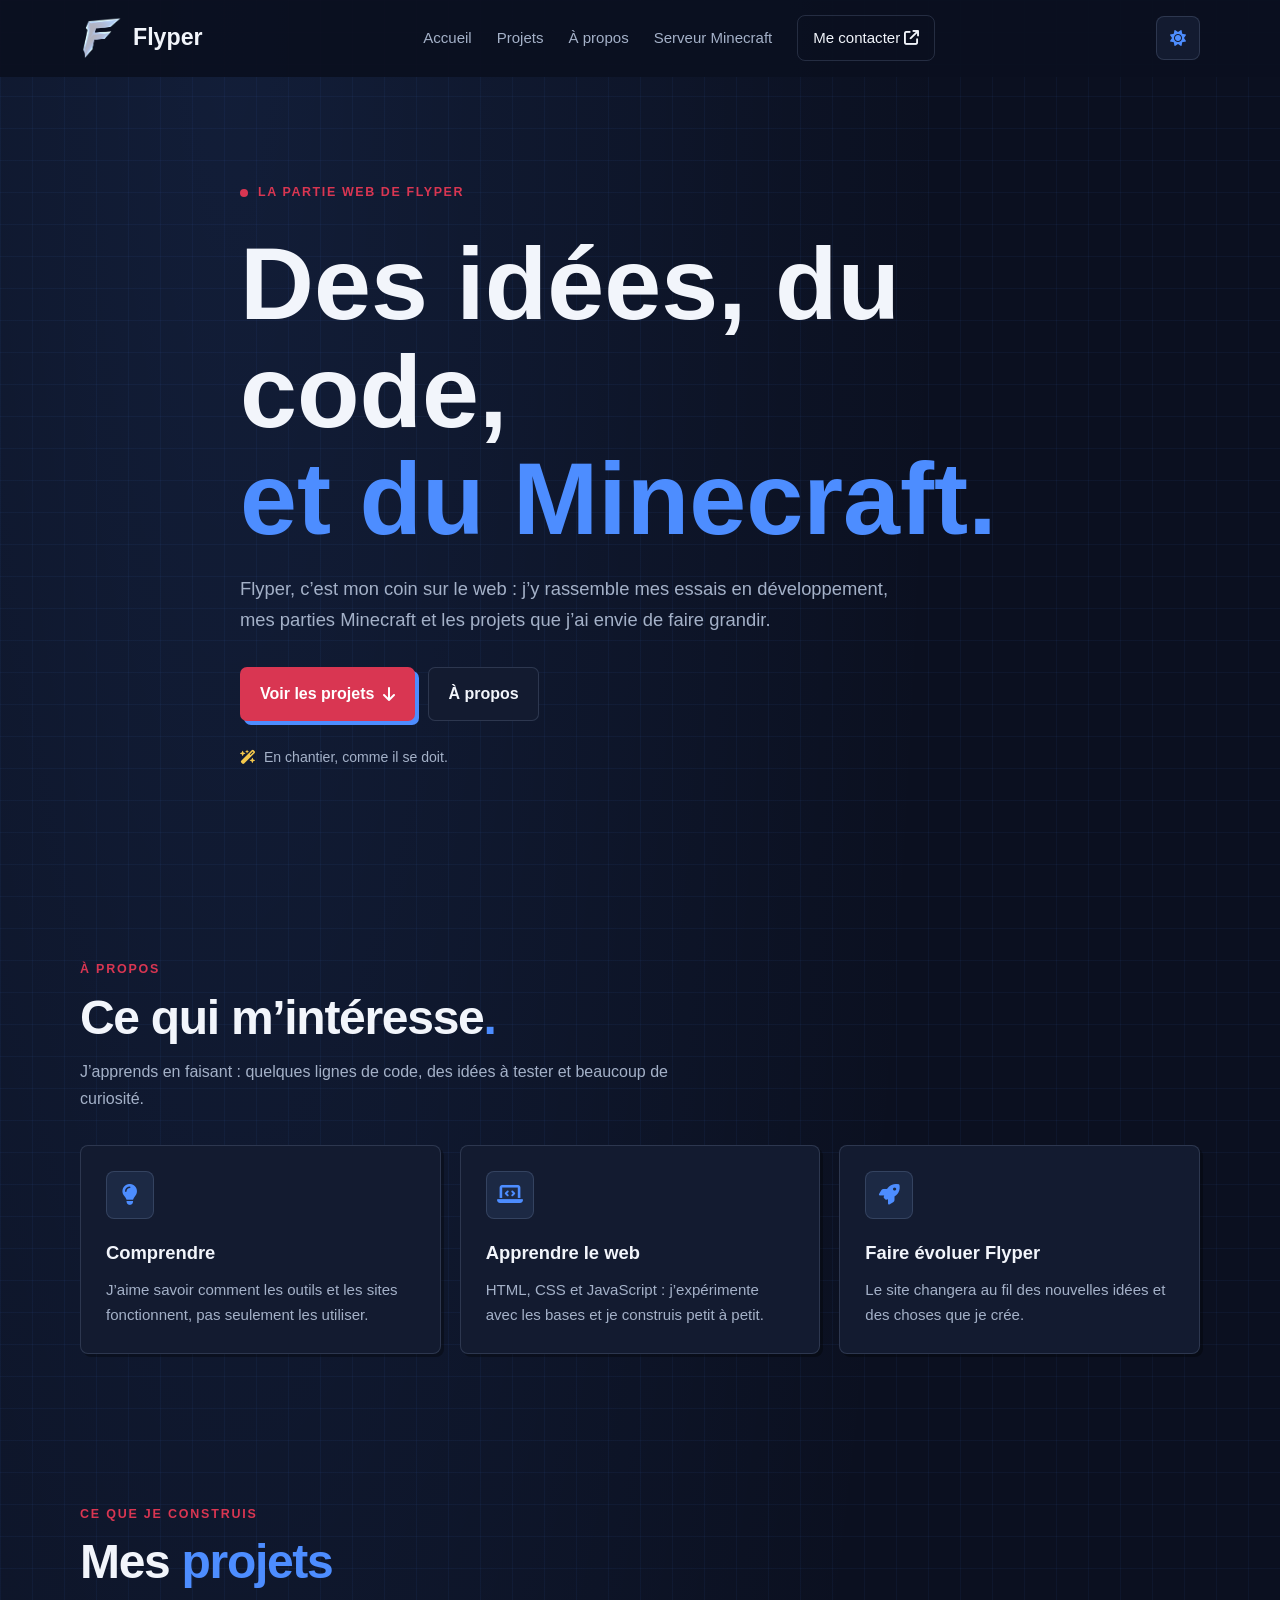
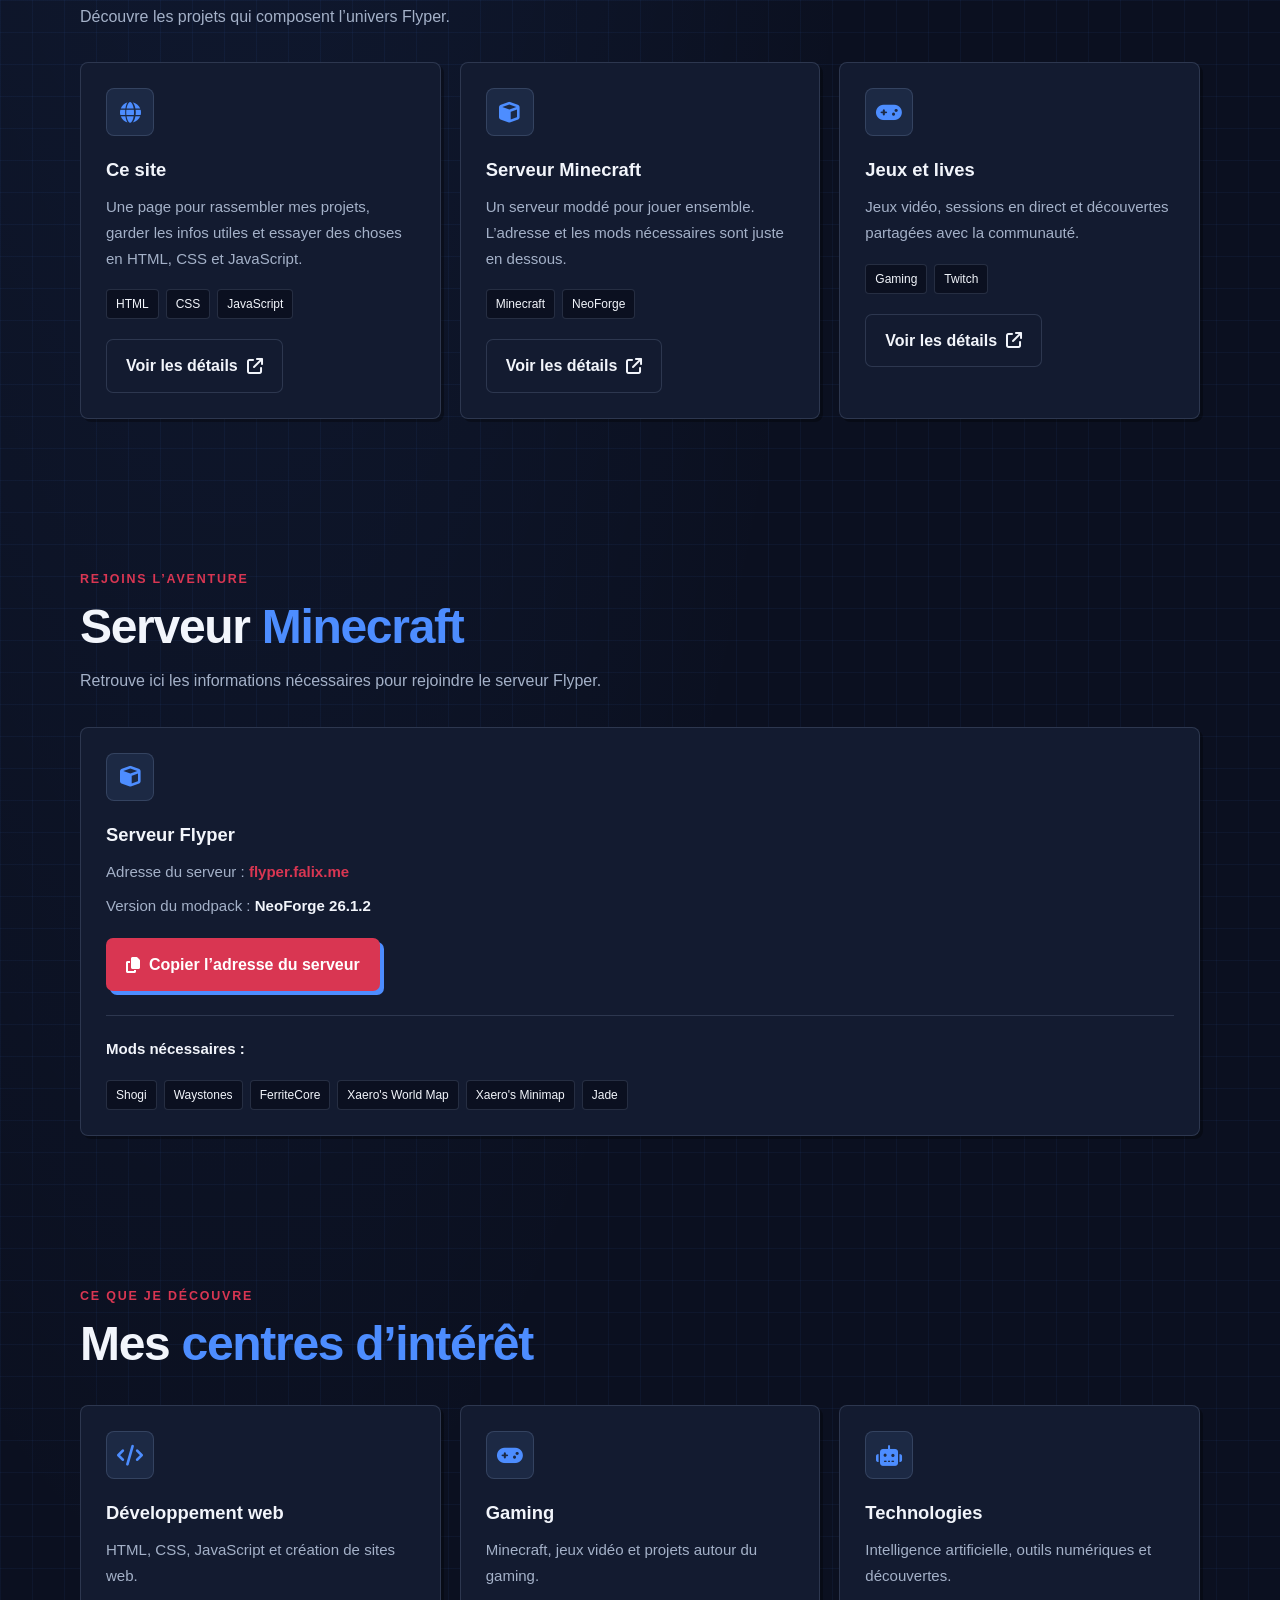
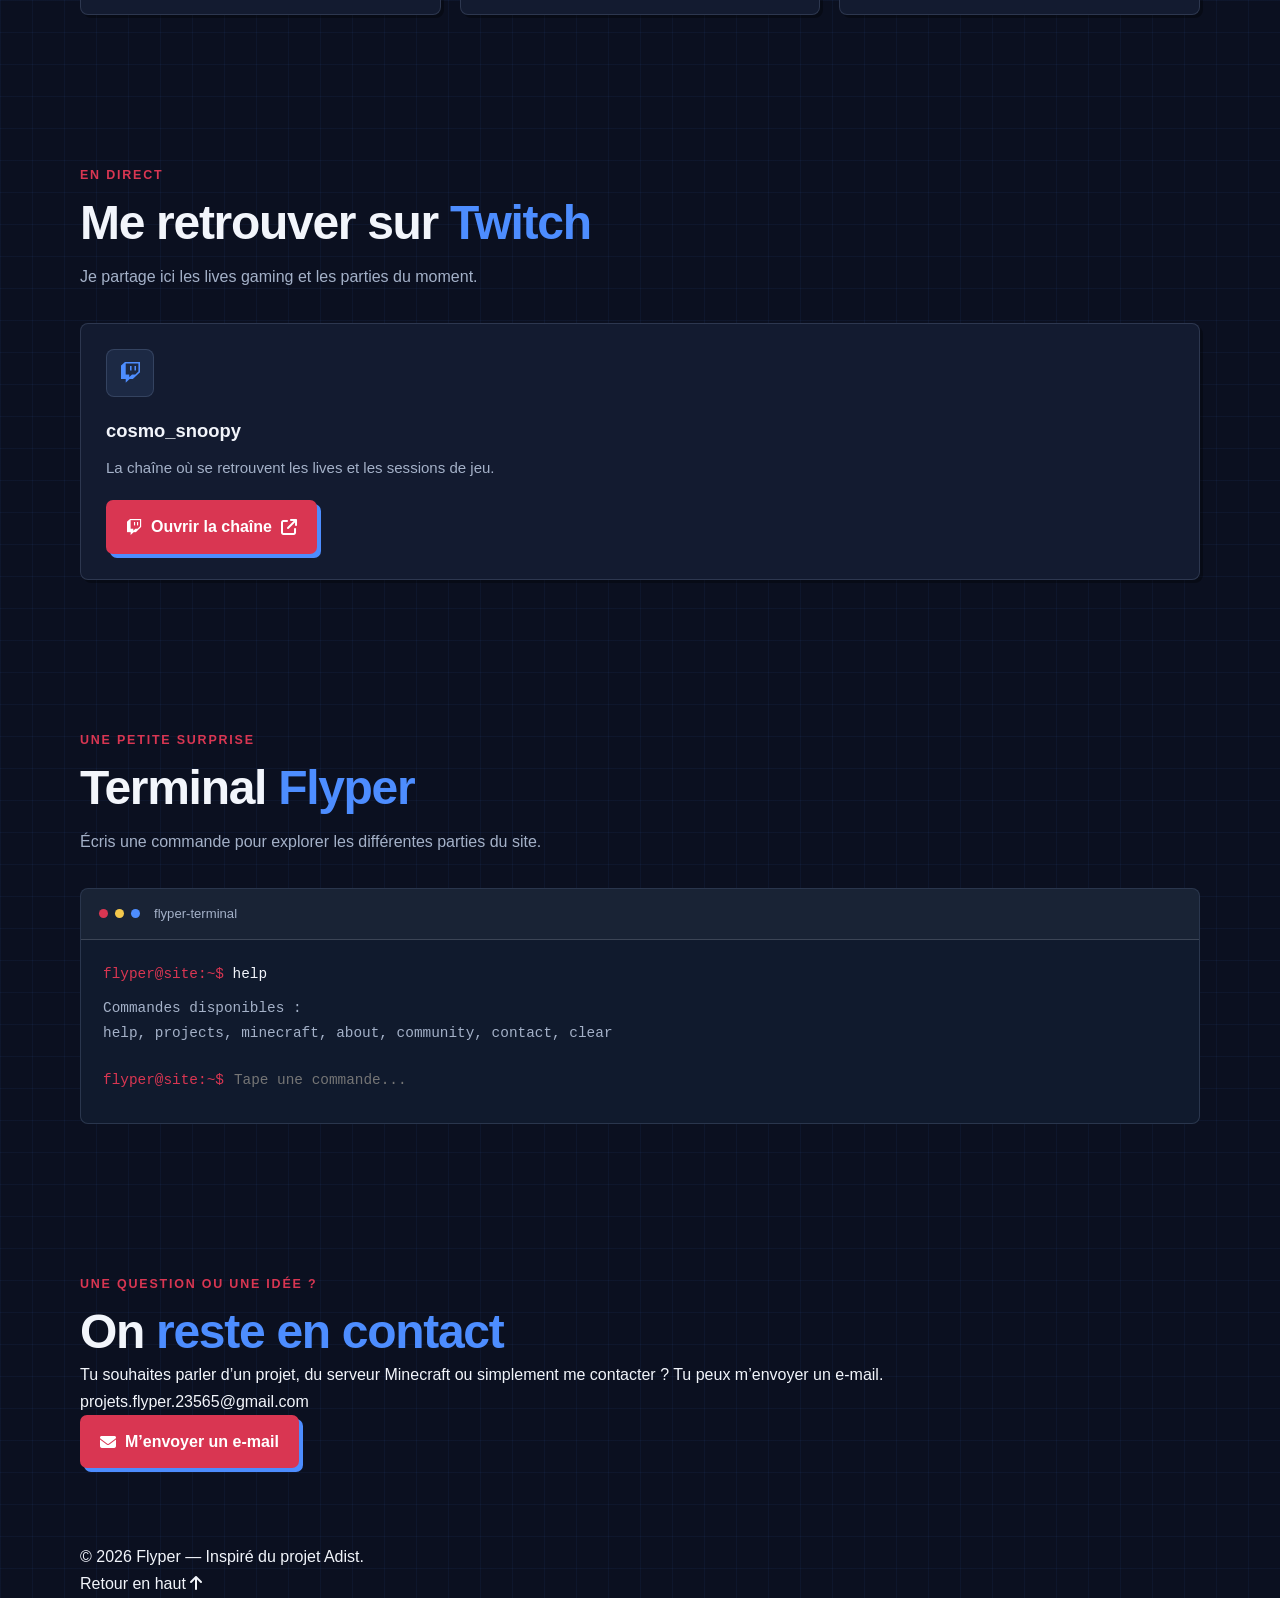
==== index.html @ 9d22c1ee "V.1" ====
<!DOCTYPE html>
<html lang="fr">
<head>
  <meta charset="UTF-8">
  <meta name="viewport" content="width=device-width, initial-scale=1.0">
  <meta name="description" content="Flyper : projets web, Minecraft, gaming et nouvelles technologies.">
  <meta name="theme-color" content="#0b1020">
  <title>Flyper</title>
  <link rel="icon" type="image/png" href="favicon.png">
  <link rel="stylesheet" href="https://cdnjs.cloudflare.com/ajax/libs/font-awesome/6.5.2/css/all.min.css" crossorigin="anonymous" referrerpolicy="no-referrer">
  <style>
    :root{color-scheme:dark;--fond:#0b1020;--carte:#131b30;--texte:#f2f5fb;--secondaire:#a4b1c8;--bleu:#4d8dff;--rouge:#d93652;--violet:var(--bleu);--cyan:var(--rouge);--bordure:rgba(160,181,222,.18);--jaune:#f4c84c;--rayon:8px;--grille:rgba(77,141,255,.055);--lueur:rgba(77,141,255,.11);--entete:rgba(11,16,32,.95);--ombre:rgba(0,0,0,.32);--icone-fond:#1c2944}
    :root[data-theme="light"]{color-scheme:light;--fond:#eef3fc;--carte:#fbfcff;--texte:#182b49;--secondaire:#586981;--bleu:#245fc8;--rouge:#b5253d;--violet:var(--bleu);--cyan:var(--rouge);--bordure:rgba(30,57,100,.18);--jaune:#b98215;--grille:rgba(36,95,200,.045);--lueur:rgba(36,95,200,.07);--entete:rgba(238,243,252,.95);--ombre:rgba(24,43,73,.13);--icone-fond:#e3ebf8}
    *{box-sizing:border-box;margin:0;padding:0}
    html{scroll-behavior:smooth;scroll-padding-top:100px}
    body{min-height:100vh;overflow-x:hidden;background-color:var(--fond);background-image:linear-gradient(var(--grille) 1px,transparent 1px),linear-gradient(90deg,var(--grille) 1px,transparent 1px),radial-gradient(ellipse at 18% 0%,var(--lueur),transparent 48%);background-size:32px 32px,32px 32px,auto;color:var(--texte);font-family:"Trebuchet MS",Verdana,sans-serif;line-height:1.7;transition:background-color .25s,color .25s}
    body.menu-ouvert{overflow:hidden} a{color:inherit;text-decoration:none}button,input{font:inherit}button,a{-webkit-tap-highlight-color:transparent}a:focus-visible,button:focus-visible{outline:2px solid var(--rouge);outline-offset:5px}::selection{color:var(--fond);background:var(--rouge)}
    .conteneur{width:min(1120px,calc(100% - 40px));margin-inline:auto}.fond-effets{display:none}
    .entete{position:sticky;top:0;z-index:100;background:var(--entete);border-bottom:1px solid transparent;transition:border-color .25s,background-color .25s}.entete.defile{border-bottom-color:var(--bordure)}.barre-navigation{min-height:76px;display:flex;align-items:center;justify-content:space-between;gap:25px}
    .logo{display:inline-flex;align-items:center;gap:11px;font-size:1.45rem;font-weight:850}.logo-icone{display:block;flex:0 0 42px;width:42px;height:42px;background:none;border:0;box-shadow:none}.logo-icone img{display:block;width:100%;height:100%;object-fit:contain;background:none}.logo-icone.sans-image{display:grid;place-items:center;border-radius:8px;color:#fff;font-weight:850;background:var(--violet)}.logo-icone.sans-image::before{content:"F"}.logo-texte{color:var(--texte)}
    .navigation{display:flex;align-items:center;gap:25px}.navigation a{color:var(--secondaire);font-size:.94rem;transition:color .2s}.navigation a:hover{color:var(--bleu)}.navigation .lien-contact{padding:9px 15px;color:var(--texte);border:1px solid var(--bordure);border-radius:8px}.navigation .lien-contact:hover{border-color:var(--rouge)}.actions-navigation{display:flex;align-items:center;gap:10px}
    .bouton-theme{display:grid;place-items:center;flex:0 0 44px;width:44px;height:44px;border:1px solid var(--bordure);border-radius:8px;color:var(--bleu);background:var(--carte);cursor:pointer;transition:background-color .2s,border-color .2s,color .2s}.bouton-theme:hover{border-color:var(--bleu);background:var(--icone-fond)}.bouton-theme i{font-size:1rem}
    .bouton-menu{display:none;width:44px;height:44px;padding:10px;border:1px solid var(--bordure);border-radius:8px;color:var(--texte);background:var(--carte);cursor:pointer}.bouton-menu span{display:block;height:2px;margin:5px 0;background:currentColor;border-radius:2px;transition:transform .2s,opacity .2s}.bouton-menu[aria-expanded=true] span:first-child{transform:translateY(7px) rotate(45deg)}.bouton-menu[aria-expanded=true] span:nth-child(2){opacity:0}.bouton-menu[aria-expanded=true] span:last-child{transform:translateY(-7px) rotate(-45deg)}
    .hero{min-height:600px;display:flex;align-items:center;padding-block:100px 115px}.hero-contenu{max-width:800px}.surtitre{display:inline-flex;align-items:center;gap:10px;margin-bottom:22px;padding:5px 0;color:var(--rouge);font-size:.78rem;font-weight:800;letter-spacing:1.6px}.point-lumineux{width:8px;height:8px;border-radius:50%;background:var(--rouge)}
    h1{max-width:760px;margin-bottom:20px;font-size:clamp(3rem,8vw,6.4rem);line-height:1.05;letter-spacing:0}.texte-degrade{color:var(--bleu)}.hero-description{max-width:650px;color:var(--secondaire);font-size:1.15rem}.hero-actions{display:flex;flex-wrap:wrap;gap:13px;margin-top:32px}.btn{display:inline-flex;align-items:center;justify-content:center;gap:9px;min-height:48px;padding:12px 19px;border:1px solid transparent;border-radius:7px;font-weight:750;cursor:pointer;transition:transform .2s,box-shadow .2s,border-color .2s}.btn:hover{transform:translateY(-2px)}.btn-primary{color:#fff;background:var(--rouge);box-shadow:4px 4px 0 var(--bleu)}.btn-primary:hover{box-shadow:2px 2px 0 var(--bleu)}.btn-secondaire{color:var(--texte);border-color:var(--bordure);background:var(--carte)}.btn-secondaire:hover{border-color:var(--bleu)}.petite-note{margin-top:25px;color:var(--secondaire);font-size:.88rem}.petite-note i{color:var(--jaune);margin-right:4px}
    section{padding-block:75px}.entete-section{margin-bottom:32px}.etiquette-section{margin-bottom:8px;color:var(--rouge);font-size:.78rem;font-weight:800;letter-spacing:1.8px;text-transform:uppercase}h2{font-size:clamp(2rem,5vw,3rem);line-height:1.2;letter-spacing:-1.3px}.description-section{max-width:650px;margin-top:12px;color:var(--secondaire)}.grille{display:grid;grid-template-columns:repeat(3,minmax(0,1fr));gap:19px}
    .carte{position:relative;min-width:0;padding:25px;overflow:hidden;border:1px solid var(--bordure);border-radius:var(--rayon);background:var(--carte);box-shadow:3px 3px 0 var(--ombre);transition:transform .2s,border-color .2s,box-shadow .2s}.carte:hover{transform:translate(-2px,-2px);border-color:var(--bleu);box-shadow:6px 6px 0 var(--ombre)}.carte-icone{display:grid;place-items:center;width:48px;height:48px;margin-bottom:18px;border:1px solid var(--bordure);border-radius:8px;background:var(--icone-fond);font-size:1.3rem;color:var(--bleu)}.carte h3{margin-bottom:9px;font-size:1.15rem}.carte p{color:var(--secondaire);font-size:.94rem}.etiquettes{display:flex;flex-wrap:wrap;gap:7px;margin-top:18px}.etiquette-tech{padding:4px 9px;border:1px solid var(--bordure);border-radius:4px;color:var(--texte);background:var(--fond);font-size:.75rem}
    
    
    .dialogue-projet{width:min(620px,calc(100% - 28px));max-width:none;max-height:min(85vh,760px);margin:auto;padding:0;overflow:auto;color:var(--texte);border:1px solid var(--bordure);border-radius:8px;background:var(--fond);box-shadow:8px 8px 0 var(--ombre)}
    .dialogue-projet::backdrop{background:rgba(0,0,0,.72);animation:fondu-dialogue .18s ease-out}
    .dialogue-projet[open]{animation:entree-dialogue .24s cubic-bezier(.2,.8,.2,1)}
    .dialogue-contenu{position:relative;padding:clamp(25px,5vw,38px);overflow:hidden}
    .dialogue-contenu::before{content:"";position:absolute;top:0;left:0;right:0;height:4px;background:var(--rouge)}
    .dialogue-entete{display:flex;align-items:center;gap:16px;padding-right:35px;margin-bottom:24px}
    .dialogue-icone{display:grid;place-items:center;flex:0 0 62px;width:62px;height:62px;border:1px solid var(--bordure);border-radius:8px;background:var(--icone-fond);font-size:1.7rem;color:var(--bleu)}
    .dialogue-contenu h2{margin:4px 0 0;font-size:clamp(1.7rem,5vw,2.3rem);overflow-wrap:anywhere}
    .dialogue-contenu>p:not(.etiquette-section){margin-top:13px;color:var(--secondaire)}
    .dialogue-contenu strong{color:var(--rouge)}
    .dialogue-contenu > .fermer-dialogue{position:absolute;top:18px;right:18px;display:grid;place-items:center;width:38px;height:38px;padding:0;border:1px solid var(--bordure);border-radius:8px;color:var(--secondaire);background:var(--carte);cursor:pointer;transition:color .2s,border-color .2s,background .2s}
    .fermer-dialogue:hover{color:var(--texte);border-color:var(--rouge);background:var(--icone-fond)}
    .dialogue-separateur{height:1px;margin:22px 0;background:var(--bordure)}
    .dialogue-liste{display:grid;gap:10px;margin-top:18px}
    .dialogue-ligne{display:flex;align-items:flex-start;gap:11px;padding:12px 14px;border:1px solid var(--bordure);border-radius:6px;background:var(--carte);color:var(--secondaire);font-size:.92rem}
    .dialogue-ligne span:first-child{flex:0 0 20px;width:20px;margin-top:3px;text-align:center;color:var(--bleu)}
    .dialogue-actions{display:flex;flex-wrap:wrap;gap:10px;margin-top:24px}
    @keyframes entree-dialogue{from{opacity:0;transform:translateY(12px) scale(.98)}to{opacity:1;transform:translateY(0) scale(1)}}
    @keyframes fondu-dialogue{from{opacity:0}to{opacity:1}}

    .terminal{overflow:hidden;border:1px solid var(--bordure);border-radius:var(--rayon);background:#101a2d;color:#f2f5fb}.terminal-barre{display:flex;align-items:center;gap:7px;padding:14px 18px;border-bottom:1px solid rgba(242,245,251,.16);background:rgba(255,255,255,.04)}.terminal-point{width:9px;height:9px;border-radius:50%;background:var(--rouge)}.terminal-point:nth-child(2){background:var(--jaune)}.terminal-point:nth-child(3){background:var(--bleu)}.terminal-titre{margin-left:7px;color:#a4b1c8;font-size:.82rem}.terminal-corps{padding:22px;font-family:ui-monospace,SFMono-Regular,Consolas,monospace;font-size:.9rem}.terminal-ligne{margin-bottom:10px;overflow-wrap:anywhere}.terminal-prompt{color:var(--rouge)}.terminal-sortie{margin-bottom:15px;color:#a4b1c8;white-space:pre-wrap;overflow-wrap:anywhere}.terminal-formulaire{display:flex;align-items:center;gap:10px}.terminal-formulaire label{color:var(--rouge)}.terminal-formulaire input{width:100%;min-width:0;padding:8px 0;border:0;outline:none;color:#f2f5fb;background:transparent}
    .reveal{opacity:0;transform:translateY(18px);transition:opacity .65s ease,transform .65s ease}.reveal.visible{opacity:1;transform:translateY(0)}.notification{position:fixed;right:20px;bottom:20px;z-index:300;max-width:calc(100% - 40px);padding:13px 18px;border:1px solid var(--bordure);border-radius:8px;color:var(--texte);background:var(--carte);box-shadow:3px 3px 0 var(--ombre);opacity:0;transform:translateY(10px);pointer-events:none;transition:opacity .2s,transform .2s}.notification.visible{opacity:1;transform:translateY(0)}
    @media(max-width:760px){.conteneur{width:min(100% - 30px,600px)}.barre-navigation{min-height:68px;gap:10px}.bouton-menu{display:block}.navigation{position:fixed;top:68px;left:0;right:0;display:flex;flex-direction:column;align-items:stretch;gap:0;padding:12px 20px 22px;border-bottom:1px solid var(--bordure);background:var(--fond);opacity:0;visibility:hidden;transform:translateY(-8px);transition:opacity .2s,transform .2s,visibility .2s}.navigation.ouverte{opacity:1;visibility:visible;transform:translateY(0)}.navigation a{padding:13px 5px;border-bottom:1px solid var(--bordure)}.navigation .lien-contact{margin-top:10px;text-align:center;border:1px solid var(--bordure)}.hero{min-height:auto;padding-block:90px 75px}section{padding-block:55px}.grille{grid-template-columns:1fr}.carte{padding:22px}.pied-contenu{flex-direction:column;align-items:flex-start}}
    @media(max-width:420px){.conteneur{width:calc(100% - 24px)}.hero{padding-top:70px}.hero-actions{flex-direction:column}.hero-actions .btn{width:100%}.serveur-stats{grid-template-columns:1fr}.badge-statut{white-space:normal}}
    @media(prefers-reduced-motion:reduce){*,*::before,*::after{scroll-behavior:auto!important;animation-duration:.01ms!important;animation-iteration-count:1!important;transition-duration:.01ms!important}.reveal{opacity:1;transform:none}}
  </style>
</head>
<body>
  <div class="fond-effets" aria-hidden="true"></div>
  <header class="entete" id="entete"><div class="conteneur barre-navigation">
    <a class="logo" href="#accueil" aria-label="Flyper, accueil"><span class="logo-icone"><img src="icon.png" alt="" width="42" height="42" onerror="this.parentNode.classList.add('sans-image');this.remove()"></span><span class="logo-texte">Flyper</span></a>
    <nav class="navigation" id="navigation-principale" aria-label="Navigation principale"><a href="#accueil">Accueil</a><a href="#projets">Projets</a><a href="#apropos">À propos</a><a href="#minecraft">Serveur Minecraft</a><a class="lien-contact" href="#contact">Me contacter <i class="fa-solid fa-arrow-up-right-from-square" aria-hidden="true"></i></a></nav>
    <div class="actions-navigation"><button class="bouton-theme" id="themeToggle" type="button" aria-label="Activer le thème clair" title="Activer le thème clair"><i class="fa-solid fa-sun" aria-hidden="true"></i></button>
    <button class="bouton-menu" id="menuToggle" type="button" aria-label="Ouvrir le menu" aria-expanded="false" aria-controls="navigation-principale"><span></span><span></span><span></span></button></div>
  </div></header>
  <main>
    <section class="hero" id="accueil"><div class="conteneur hero-contenu"><div class="surtitre"><span class="point-lumineux"></span>LA PARTIE WEB DE FLYPER</div><h1>Des idées, du code,<br><span class="texte-degrade">et du Minecraft.</span></h1><p class="hero-description">Flyper, c’est mon coin sur le web : j’y rassemble mes essais en développement, mes parties Minecraft et les projets que j’ai envie de faire grandir.</p><div class="hero-actions"><a class="btn btn-primary" href="#projets">Voir les projets <i class="fa-solid fa-arrow-down" aria-hidden="true"></i></a><a class="btn btn-secondaire" href="#apropos">À propos</a></div><p class="petite-note"><i class="fa-solid fa-wand-magic-sparkles" aria-hidden="true"></i> En chantier, comme il se doit.</p></div></section>
    <section id="apropos"><div class="conteneur"><div class="entete-section reveal"><p class="etiquette-section">À propos</p><h2>Ce qui m’intéresse<span class="texte-degrade">.</span></h2><p class="description-section">J’apprends en faisant : quelques lignes de code, des idées à tester et beaucoup de curiosité.</p></div><div class="grille">
      <article class="carte reveal"><div class="carte-icone"><i class="fa-solid fa-lightbulb" aria-hidden="true"></i></div><h3>Comprendre</h3><p>J’aime savoir comment les outils et les sites fonctionnent, pas seulement les utiliser.</p></article>
      <article class="carte reveal"><div class="carte-icone"><i class="fa-solid fa-laptop-code" aria-hidden="true"></i></div><h3>Apprendre le web</h3><p>HTML, CSS et JavaScript : j’expérimente avec les bases et je construis petit à petit.</p></article>
      <article class="carte reveal"><div class="carte-icone"><i class="fa-solid fa-rocket" aria-hidden="true"></i></div><h3>Faire évoluer Flyper</h3><p>Le site changera au fil des nouvelles idées et des choses que je crée.</p></article>
    </div></div></section>
    <section id="projets"><div class="conteneur"><div class="entete-section reveal"><p class="etiquette-section">Ce que je construis</p><h2>Mes <span class="texte-degrade">projets</span></h2><p class="description-section">Découvre les projets qui composent l’univers Flyper.</p></div><div class="grille">
      <article class="carte reveal"><div class="carte-icone"><i class="fa-solid fa-globe" aria-hidden="true"></i></div><h3>Ce site</h3><p>Une page pour rassembler mes projets, garder les infos utiles et essayer des choses en HTML, CSS et JavaScript.</p><div class="etiquettes"><span class="etiquette-tech">HTML</span><span class="etiquette-tech">CSS</span><span class="etiquette-tech">JavaScript</span></div><div style="margin-top:20px"><button class="btn btn-secondaire ouvrir-dialogue" type="button" data-dialog="webDialog">Voir les détails <i class="fa-solid fa-arrow-up-right-from-square" aria-hidden="true"></i></button></div></article>
      <article class="carte reveal"><div class="carte-icone"><i class="fa-solid fa-cube" aria-hidden="true"></i></div><h3>Serveur Minecraft</h3><p>Un serveur moddé pour jouer ensemble. L’adresse et les mods nécessaires sont juste en dessous.</p><div class="etiquettes"><span class="etiquette-tech">Minecraft</span><span class="etiquette-tech">NeoForge</span></div><div style="margin-top:20px"><button class="btn btn-secondaire ouvrir-dialogue" type="button" data-dialog="minecraftDialog">Voir les détails <i class="fa-solid fa-arrow-up-right-from-square" aria-hidden="true"></i></button></div></article>
      <article class="carte reveal"><div class="carte-icone"><i class="fa-solid fa-gamepad" aria-hidden="true"></i></div><h3>Jeux et lives</h3><p>Jeux vidéo, sessions en direct et découvertes partagées avec la communauté.</p><div class="etiquettes"><span class="etiquette-tech">Gaming</span><span class="etiquette-tech">Twitch</span></div><div style="margin-top:20px"><button class="btn btn-secondaire ouvrir-dialogue" type="button" data-dialog="gamingDialog">Voir les détails <i class="fa-solid fa-arrow-up-right-from-square" aria-hidden="true"></i></button></div></article>
    </div></div></section>
    <section id="minecraft"><div class="conteneur"><div class="entete-section reveal"><p class="etiquette-section">Rejoins l’aventure</p><h2>Serveur <span class="texte-degrade">Minecraft</span></h2><p class="description-section">Retrouve ici les informations nécessaires pour rejoindre le serveur Flyper.</p></div>
      <div class="carte reveal"><div class="carte-icone"><i class="fa-solid fa-cube" aria-hidden="true"></i></div><h3>Serveur Flyper</h3><p>Adresse du serveur : <strong style="color:var(--cyan);overflow-wrap:anywhere">flyper.falix.me</strong></p><p style="margin-top:8px">Version du modpack : <strong style="color:var(--texte)">NeoForge 26.1.2</strong></p><div style="margin-top:20px"><button class="btn btn-primary" id="copierAdresse" type="button"><i class="fa-solid fa-copy" aria-hidden="true"></i> Copier l’adresse du serveur</button></div><div class="serveur-details-statique" style="margin-top:24px;padding-top:20px;border-top:1px solid var(--bordure)"><p><strong style="color:var(--texte)">Mods nécessaires :</strong></p><div class="etiquettes"><span class="etiquette-tech">Shogi</span><span class="etiquette-tech">Waystones</span><span class="etiquette-tech">FerriteCore</span><span class="etiquette-tech">Xaero's World Map</span><span class="etiquette-tech">Xaero's Minimap</span><span class="etiquette-tech">Jade</span></div></div></div>
    </div></section>
    <section id="competences"><div class="conteneur"><div class="entete-section reveal"><p class="etiquette-section">Ce que je découvre</p><h2>Mes <span class="texte-degrade">centres d’intérêt</span></h2></div><div class="grille"><article class="carte reveal"><div class="carte-icone"><i class="fa-solid fa-code" aria-hidden="true"></i></div><h3>Développement web</h3><p>HTML, CSS, JavaScript et création de sites web.</p></article><article class="carte reveal"><div class="carte-icone"><i class="fa-solid fa-gamepad" aria-hidden="true"></i></div><h3>Gaming</h3><p>Minecraft, jeux vidéo et projets autour du gaming.</p></article><article class="carte reveal"><div class="carte-icone"><i class="fa-solid fa-robot" aria-hidden="true"></i></div><h3>Technologies</h3><p>Intelligence artificielle, outils numériques et découvertes.</p></article></div></div></section>
    <section id="communaute"><div class="conteneur"><div class="entete-section reveal"><p class="etiquette-section">En direct</p><h2>Me retrouver sur <span class="texte-degrade">Twitch</span></h2><p class="description-section">Je partage ici les lives gaming et les parties du moment.</p></div><div class="grille" style="grid-template-columns:minmax(0,1fr)"><article class="carte reveal"><div class="carte-icone"><i class="fa-brands fa-twitch" aria-hidden="true"></i></div><h3>cosmo_snoopy</h3><p>La chaîne où se retrouvent les lives et les sessions de jeu.</p><div style="margin-top:20px"><a class="btn btn-primary" href="https://www.twitch.tv/cosmo_snoopy" target="_blank" rel="noopener noreferrer"><i class="fa-brands fa-twitch" aria-hidden="true"></i> Ouvrir la chaîne <i class="fa-solid fa-arrow-up-right-from-square" aria-hidden="true"></i></a></div></article></div></div></section>
    <section id="terminal"><div class="conteneur"><div class="entete-section reveal"><p class="etiquette-section">Une petite surprise</p><h2>Terminal <span class="texte-degrade">Flyper</span></h2><p class="description-section">Écris une commande pour explorer les différentes parties du site.</p></div><div class="terminal reveal"><div class="terminal-barre"><span class="terminal-point"></span><span class="terminal-point"></span><span class="terminal-point"></span><span class="terminal-titre">flyper-terminal</span></div><div class="terminal-corps"><div class="terminal-ligne"><span class="terminal-prompt">flyper@site:~$</span> help</div><div class="terminal-sortie" id="terminalSortie">Commandes disponibles :
help, projects, minecraft, about, community, contact, clear</div><form class="terminal-formulaire" id="terminalFormulaire"><label for="terminalCommande">flyper@site:~$</label><input id="terminalCommande" name="commande" type="text" placeholder="Tape une commande..." autocomplete="off" spellcheck="false" aria-label="Commande du terminal"></form></div></div></div></section>
    <section id="contact"><div class="conteneur"><div class="contact-carte reveal"><p class="etiquette-section">Une question ou une idée ?</p><h2>On <span class="texte-degrade">reste en contact</span></h2><p>Tu souhaites parler d’un projet, du serveur Minecraft ou simplement me contacter ? Tu peux m’envoyer un e-mail.</p><a class="contact-email" href="mailto:projets.flyper.23565@gmail.com">projets.flyper.23565@gmail.com</a><div><a class="btn btn-primary" href="mailto:projets.flyper.23565@gmail.com"><i class="fa-solid fa-envelope" aria-hidden="true"></i> M’envoyer un e-mail</a></div></div></div></section>
  </main>
  <dialog class="dialogue-projet" id="webDialog" aria-labelledby="webDialogTitle">
    <div class="dialogue-contenu">
      <button class="fermer-dialogue" type="button" aria-label="Fermer la fenêtre"><i class="fa-solid fa-xmark" aria-hidden="true"></i></button>
      <div class="dialogue-entete"><div class="dialogue-icone"><i class="fa-solid fa-globe" aria-hidden="true"></i></div><div><p class="etiquette-section">PROJET WEB</p><h2 id="webDialogTitle">Le site <span class="texte-degrade">Flyper</span></h2></div></div>
      <p>Le site sert de point de départ pour mes projets web et les informations du serveur.</p>
      <div class="dialogue-separateur"></div>
      <div class="dialogue-liste">
        <div class="dialogue-ligne"><span><i class="fa-solid fa-wand-magic-sparkles" aria-hidden="true"></i></span><span><strong>Un site qui évolue</strong><br>La présentation change à mesure que j’apprends et que j’ajoute des projets.</span></div>
        <div class="dialogue-ligne"><span><i class="fa-solid fa-code" aria-hidden="true"></i></span><span><strong>Technologies</strong><br>HTML, CSS et JavaScript pour construire une expérience interactive.</span></div>
        <div class="dialogue-ligne"><span><i class="fa-solid fa-arrow-trend-up" aria-hidden="true"></i></span><span><strong>En évolution</strong><br>Le site continuera de s’enrichir avec de nouveaux projets.</span></div>
      </div>
      <div class="dialogue-actions"><button class="btn btn-primary fermer-dialogue" type="button">Compris, merci !</button></div>
    </div>
  </dialog>

  <dialog class="dialogue-projet" id="minecraftDialog" aria-labelledby="minecraftDialogTitle">
    <div class="dialogue-contenu">
      <button class="fermer-dialogue" type="button" aria-label="Fermer la fenêtre"><i class="fa-solid fa-xmark" aria-hidden="true"></i></button>
      <div class="dialogue-entete"><div class="dialogue-icone"><i class="fa-solid fa-cube" aria-hidden="true"></i></div><div><p class="etiquette-section">MINECRAFT MODDÉ</p><h2 id="minecraftDialogTitle">Serveur <span class="texte-degrade">Flyper</span></h2></div></div>
      <p>Une aventure Minecraft modifiée à partager avec la communauté.</p>
      <div class="dialogue-separateur"></div>
      <div class="dialogue-liste">
        <div class="dialogue-ligne"><span><i class="fa-solid fa-server" aria-hidden="true"></i></span><span><strong>Adresse du serveur</strong><br>flyper.falix.me</span></div>
        <div class="dialogue-ligne"><span><i class="fa-solid fa-gear" aria-hidden="true"></i></span><span><strong>Version indiquée</strong><br>NeoForge 26.1.2</span></div>
        <div class="dialogue-ligne"><span><i class="fa-solid fa-puzzle-piece" aria-hidden="true"></i></span><span><strong>Mods requis</strong><br>Shogi, Waystones, FerriteCore, Xaero's World Map, Xaero's Minimap et Jade.</span></div>
      </div>
      <div class="dialogue-actions"><button class="btn btn-primary" id="copierAdresseDialogue" type="button"><i class="fa-solid fa-copy" aria-hidden="true"></i> Copier l’adresse</button><button class="btn btn-secondaire fermer-dialogue" type="button">Fermer</button></div>
    </div>
  </dialog>

  <dialog class="dialogue-projet" id="gamingDialog" aria-labelledby="gamingDialogTitle">
    <div class="dialogue-contenu">
      <button class="fermer-dialogue" type="button" aria-label="Fermer la fenêtre"><i class="fa-solid fa-xmark" aria-hidden="true"></i></button>
      <div class="dialogue-entete"><div class="dialogue-icone"><i class="fa-solid fa-gamepad" aria-hidden="true"></i></div><div><p class="etiquette-section">JEUX VIDÉO</p><h2 id="gamingDialogTitle">Univers <span class="texte-degrade">gaming</span></h2></div></div>
      <p>Une place pour les jeux vidéo, les découvertes et les aventures avec la communauté Flyper.</p>
      <div class="dialogue-separateur"></div>
      <div class="dialogue-liste">
        <div class="dialogue-ligne"><span><i class="fa-solid fa-compass" aria-hidden="true"></i></span><span><strong>Découvertes</strong><br>Des jeux et des expériences à explorer.</span></div>
        <div class="dialogue-ligne"><span><i class="fa-solid fa-users" aria-hidden="true"></i></span><span><strong>Communauté</strong><br>Partager les aventures et les moments de jeu.</span></div>
        <div class="dialogue-ligne"><span><i class="fa-solid fa-arrow-trend-up" aria-hidden="true"></i></span><span><strong>À venir</strong><br>Cette partie pourra évoluer avec les prochains projets.</span></div>
      </div>
      <div class="dialogue-actions"><button class="btn btn-primary fermer-dialogue" type="button">Compris, merci !</button></div>
    </div>
  </dialog>

  <footer><div class="conteneur pied-contenu"><p>© <span id="annee"></span> Flyper — Inspiré du projet Adist.</p><a href="#accueil">Retour en haut <i class="fa-solid fa-arrow-up" aria-hidden="true"></i></a></div></footer>
  <div class="notification" id="notification" role="status" aria-live="polite"></div>
  <script>
    "use strict";

    const boutonTheme = document.getElementById("themeToggle");
    const iconeTheme = boutonTheme.querySelector("i");
    const metaTheme = document.querySelector('meta[name="theme-color"]');
    let themeEnregistre;
    try{themeEnregistre=localStorage.getItem("flyper-theme")}catch{}
    if(themeEnregistre==="light")document.documentElement.dataset.theme="light";
    function actualiserBoutonTheme(){const themeClair=document.documentElement.dataset.theme==="light";const action=themeClair?"sombre":"clair";boutonTheme.setAttribute("aria-label","Activer le thème "+action);boutonTheme.title="Activer le thème "+action;iconeTheme.className="fa-solid "+(themeClair?"fa-moon":"fa-sun");metaTheme.content=themeClair?"#eef3fc":"#0b1020"}
    actualiserBoutonTheme();
    boutonTheme.addEventListener("click",()=>{const themeClair=document.documentElement.dataset.theme!=="light";document.documentElement.dataset.theme=themeClair?"light":"dark";try{localStorage.setItem("flyper-theme",themeClair?"light":"dark")}catch{}actualiserBoutonTheme()});

    const adresseMinecraft = "flyper.falix.me";
    const versionMinecraft = "NeoForge 26.1.2";

    const boutonMenu = document.getElementById("menuToggle");
    const navigation = document.getElementById("navigation-principale");
    function fermerMenu(){boutonMenu.setAttribute("aria-expanded","false");boutonMenu.setAttribute("aria-label","Ouvrir le menu");navigation.classList.remove("ouverte");document.body.classList.remove("menu-ouvert")}
    boutonMenu.addEventListener("click",()=>{const ouvert=boutonMenu.getAttribute("aria-expanded")==="true";boutonMenu.setAttribute("aria-expanded",String(!ouvert));boutonMenu.setAttribute("aria-label",ouvert?"Ouvrir le menu":"Fermer le menu");navigation.classList.toggle("ouverte",!ouvert);document.body.classList.toggle("menu-ouvert",!ouvert)});
    navigation.querySelectorAll("a").forEach(lien=>lien.addEventListener("click",fermerMenu));document.addEventListener("keydown",event=>{if(event.key==="Escape")fermerMenu()});window.addEventListener("resize",()=>{if(window.innerWidth>760)fermerMenu()});

    const entete=document.getElementById("entete");function mettreAJourEntete(){entete.classList.toggle("defile",window.scrollY>10)}window.addEventListener("scroll",mettreAJourEntete,{passive:true});mettreAJourEntete();
    const elementsReveal=document.querySelectorAll(".reveal");if("IntersectionObserver" in window){const observateur=new IntersectionObserver((entrees,observer)=>{entrees.forEach(entree=>{if(entree.isIntersecting){entree.target.classList.add("visible");observer.unobserve(entree.target)}})},{threshold:.12});elementsReveal.forEach(element=>observateur.observe(element))}else{elementsReveal.forEach(element=>element.classList.add("visible"))}

    const notification=document.getElementById("notification");let minuteurNotification;function afficherNotification(message){notification.textContent=message;notification.classList.add("visible");clearTimeout(minuteurNotification);minuteurNotification=setTimeout(()=>notification.classList.remove("visible"),2800)}

    const boutonCopier=document.getElementById("copierAdresse");
    if(boutonCopier){boutonCopier.addEventListener("click",async()=>{try{await navigator.clipboard.writeText(adresseMinecraft);afficherNotification("Adresse Minecraft copiée !")}catch{afficherNotification("Adresse : "+adresseMinecraft)}})}

    document.querySelectorAll("[data-dialog]").forEach((bouton) => {
      bouton.addEventListener("click", () => {
        const dialogue = document.getElementById(bouton.dataset.dialog);
        if (dialogue && typeof dialogue.showModal === "function") dialogue.showModal();
      });
    });

    document.querySelectorAll(".dialogue-projet").forEach((dialogue) => {
      dialogue.querySelectorAll(".fermer-dialogue").forEach((bouton) => {
        bouton.addEventListener("click", () => dialogue.close());
      });
      dialogue.addEventListener("click", (event) => {
        if (event.target === dialogue) dialogue.close();
      });
    });
    document.getElementById("copierAdresseDialogue").addEventListener("click", async () => {
      try {
        await navigator.clipboard.writeText("flyper.falix.me");
        afficherNotification("Adresse Minecraft copiée !");
      } catch {
        afficherNotification("Adresse : flyper.falix.me");
      }
    });

    const terminalFormulaire=document.getElementById("terminalFormulaire");
    const terminalCommande=document.getElementById("terminalCommande");
    const terminalSortie=document.getElementById("terminalSortie");
    const commandes={help:"Commandes disponibles :\nhelp, projects, minecraft, about, community, contact, clear",projects:"Mes projets : mon site Flyper, mon serveur Minecraft et de futures créations.",minecraft:"Serveur Minecraft : "+adresseMinecraft+"\nTu peux retrouver l’adresse dans la section Serveur Minecraft.",about:"Flyper explore le web, le gaming et les nouvelles technologies.",community:"Retrouve les aventures Flyper sur Twitch. Le lien se trouve dans la section Communauté.",contact:"Contact : projets.flyper.23565@gmail.com"};
    terminalFormulaire.addEventListener("submit",event=>{event.preventDefault();const commande=terminalCommande.value.trim().toLowerCase();if(!commande)return;if(commande==="clear"){terminalSortie.textContent="";terminalCommande.value="";return}terminalSortie.textContent=commandes[commande]||`Commande inconnue : "${commande}". Tape help pour voir les commandes.`;terminalCommande.value=""});
    document.getElementById("annee").textContent=new Date().getFullYear();
  </script>
</body>
</html>
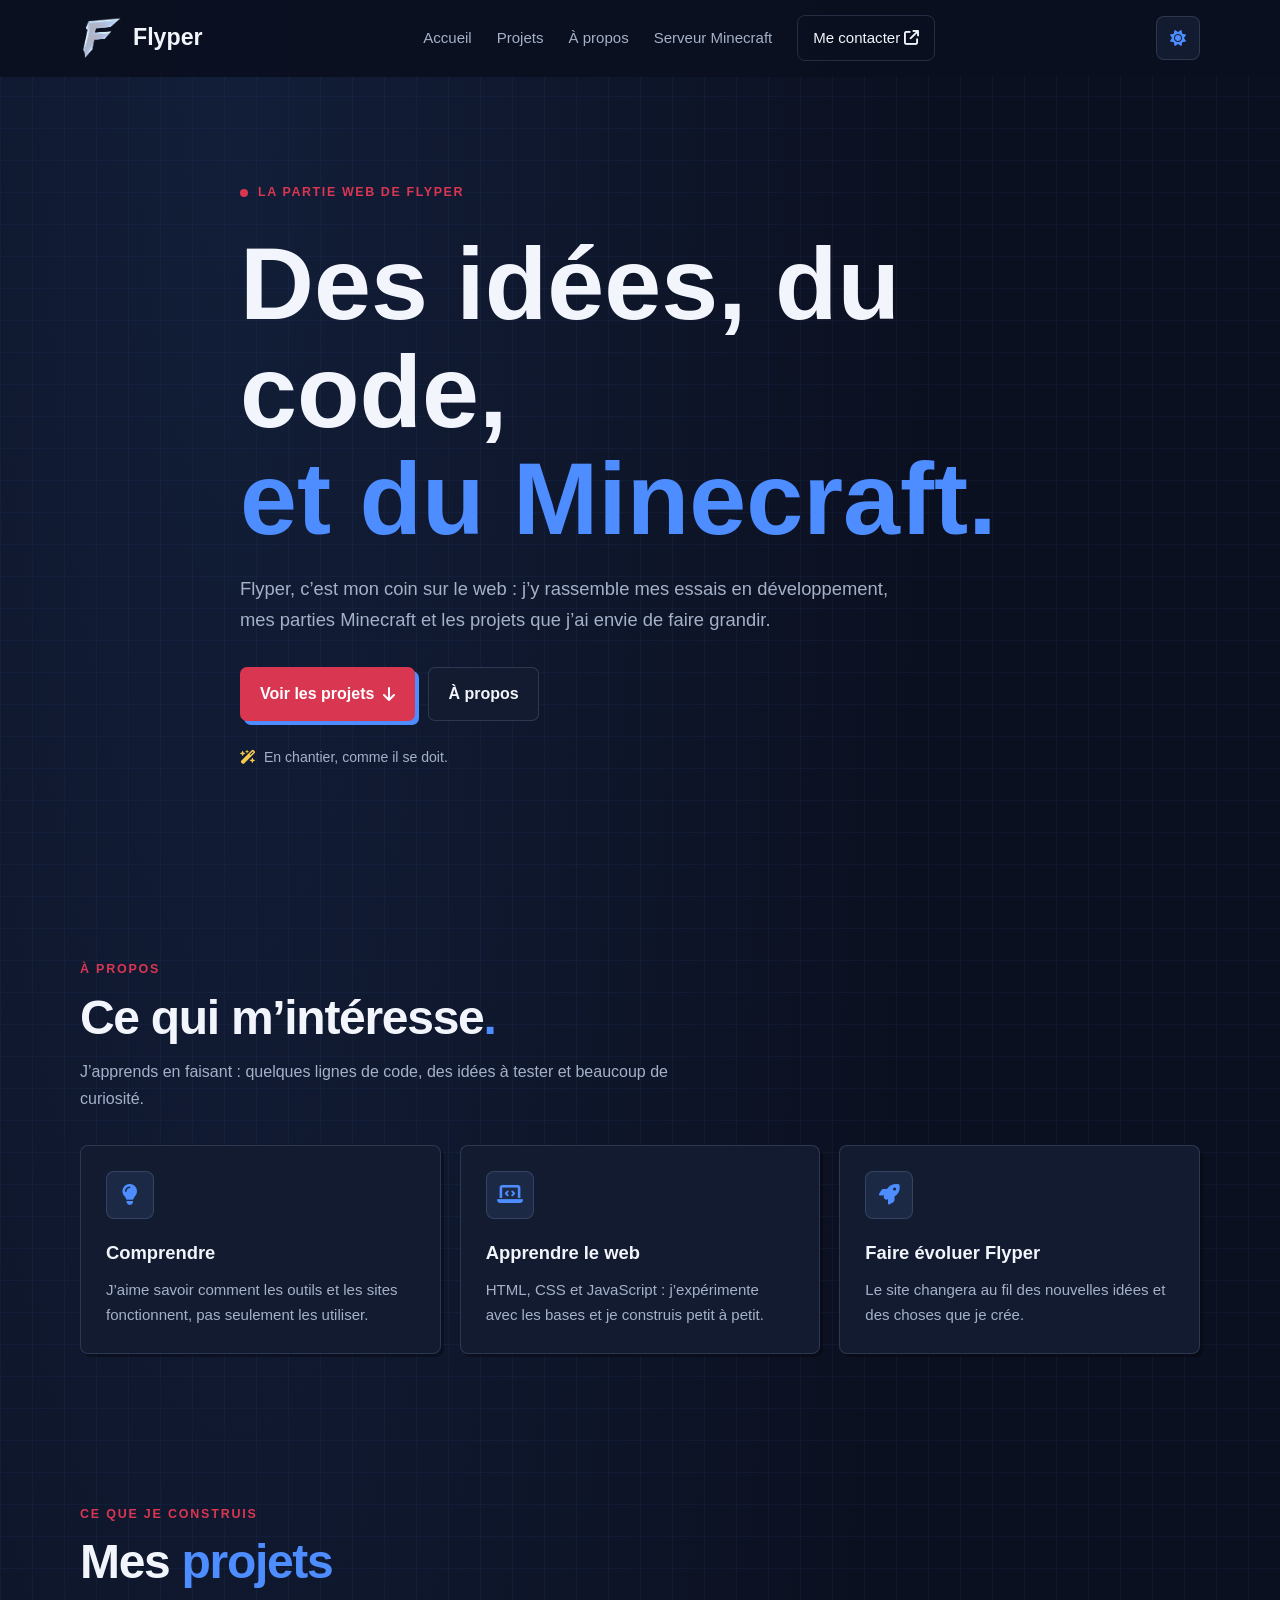
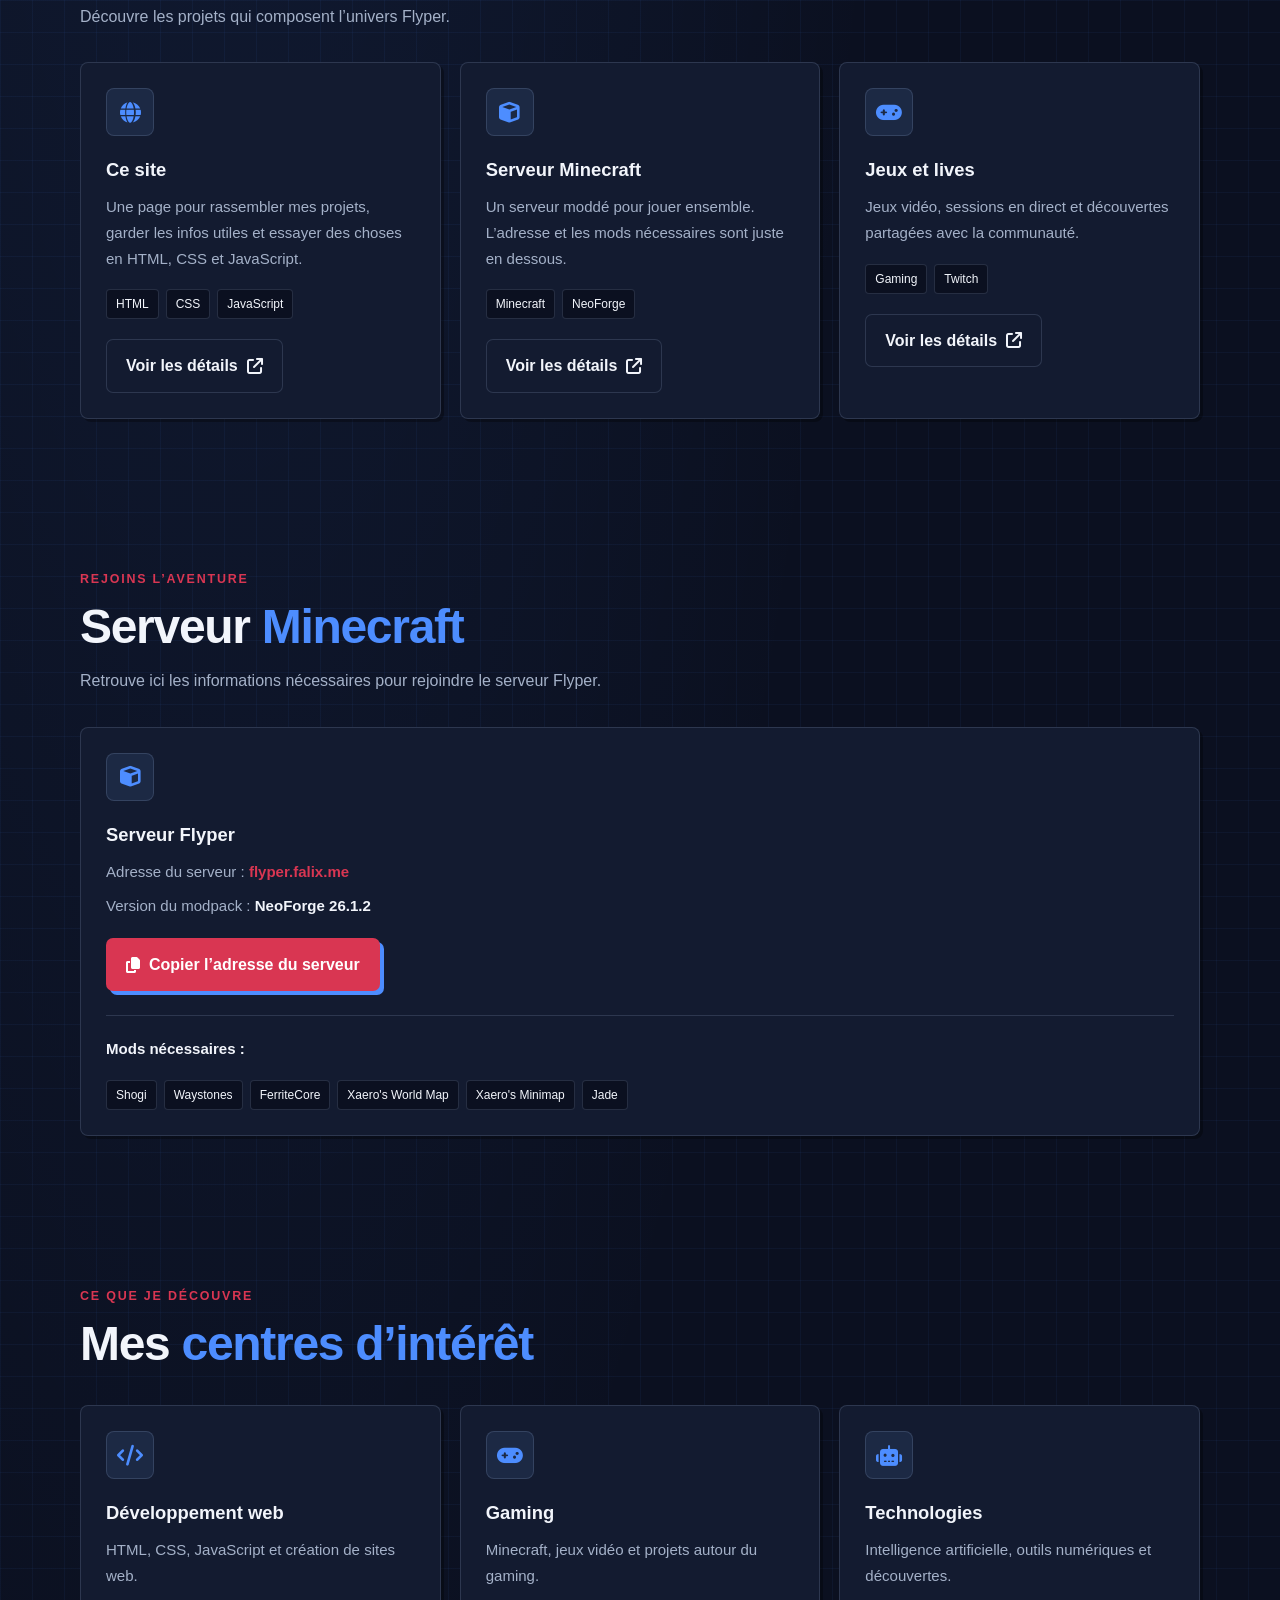
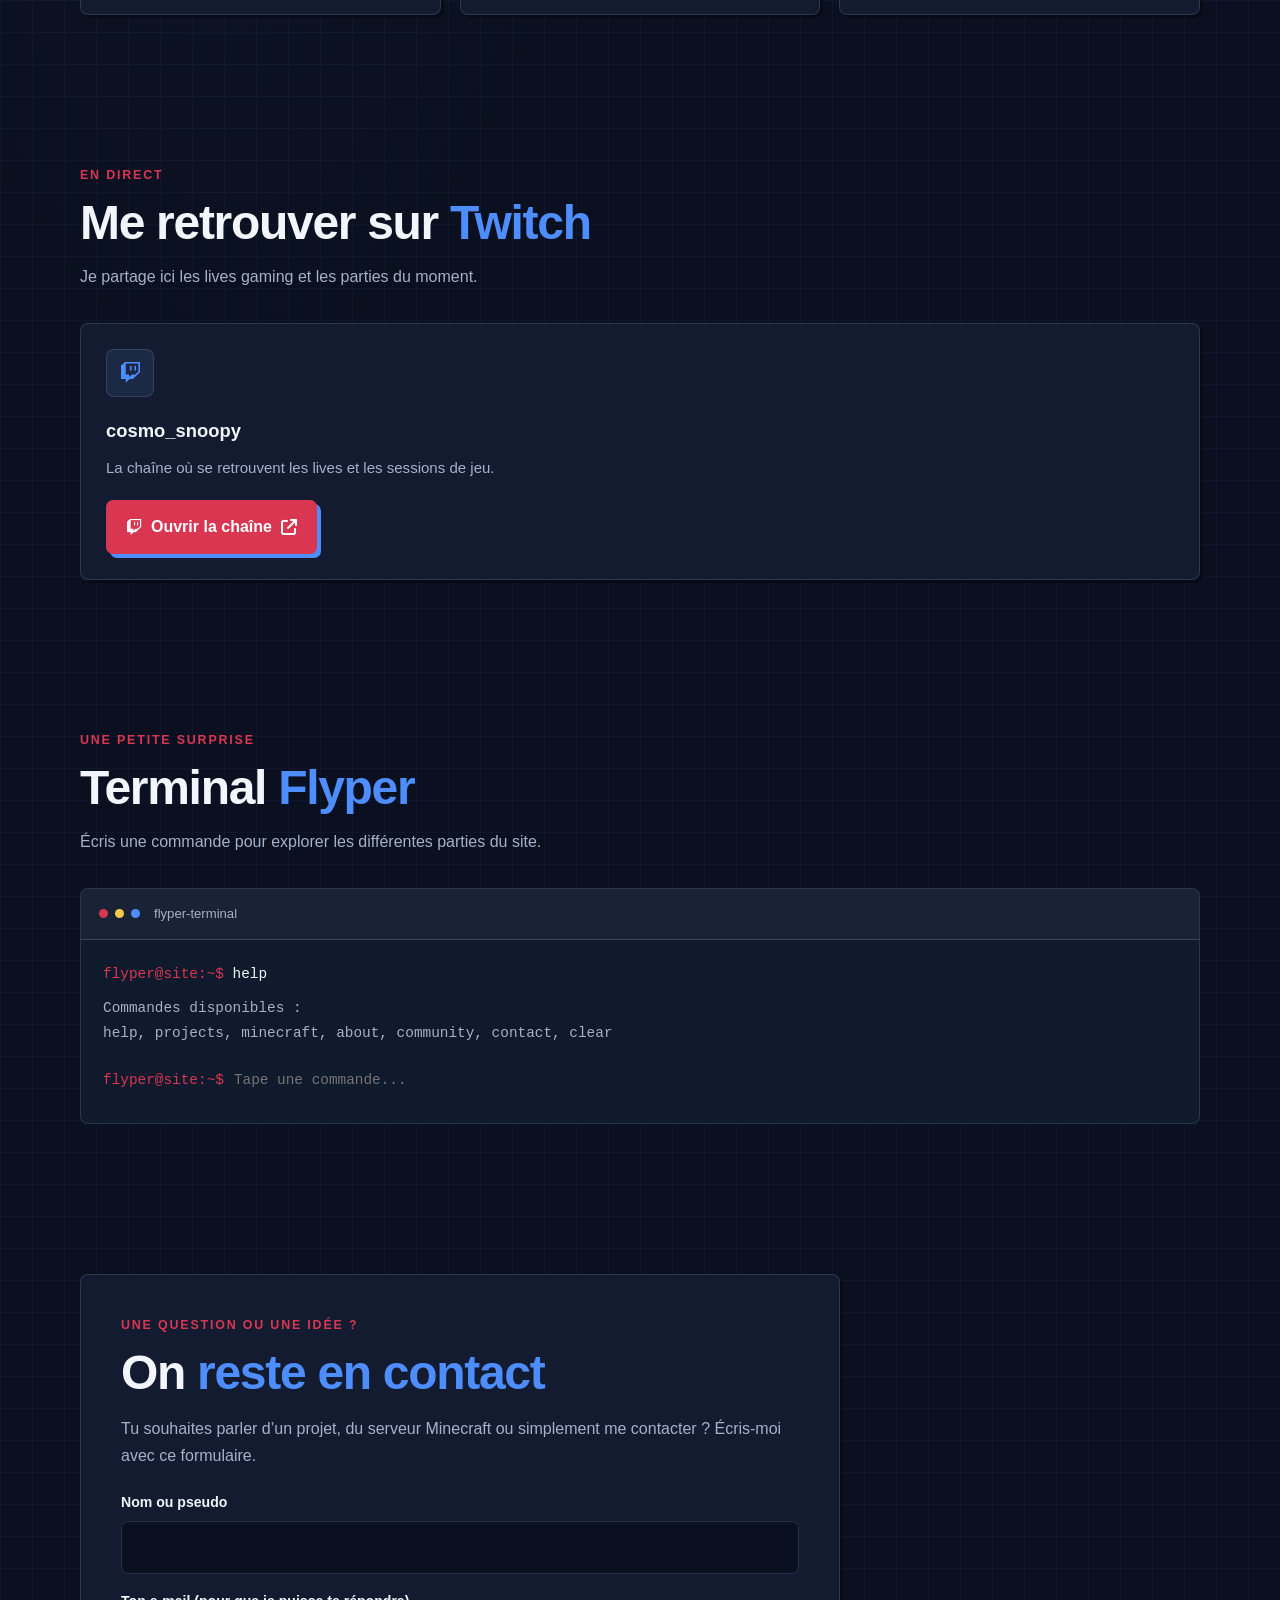
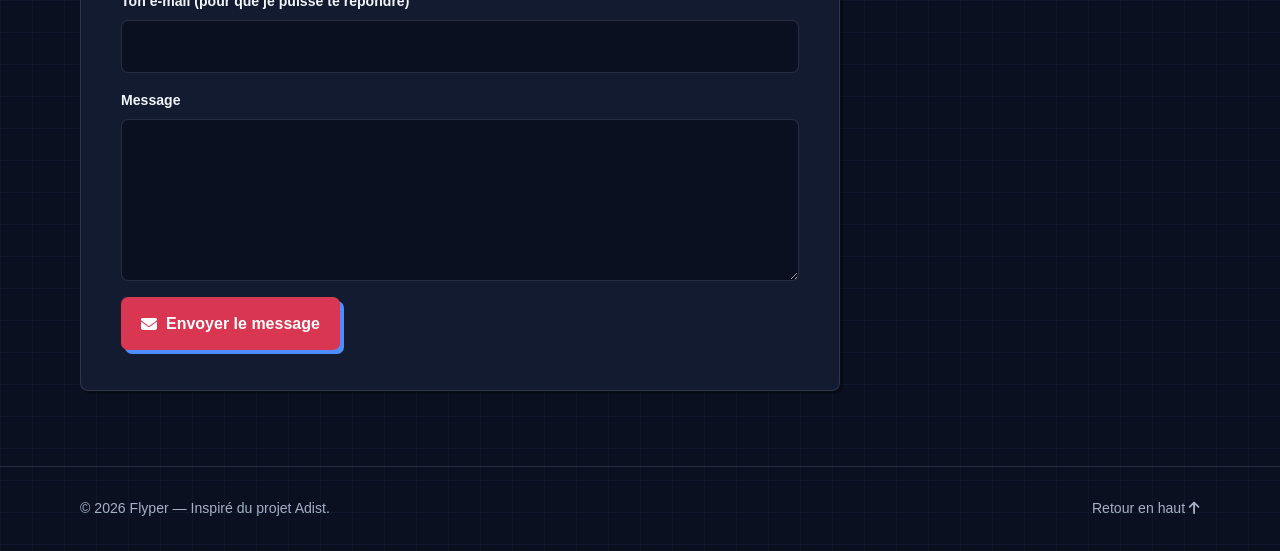
==== commit 226878b1: "V.2" ====
--- a/index.html
+++ b/index.html
@@ -4,55 +4,27 @@
   <meta charset="UTF-8">
   <meta name="viewport" content="width=device-width, initial-scale=1.0">
   <meta name="description" content="Flyper : projets web, Minecraft, gaming et nouvelles technologies.">
+  <!-- Aperçu lors du partage du lien (Discord, réseaux sociaux…).
+       IMPORTANT : remplace https://VOTRE-DOMAINE.fr par l'adresse réelle du site (og:url et og:image doivent être absolues). -->
+  <meta property="og:title" content="Flyper">
+  <meta property="og:type" content="website">
+  <meta property="og:url" content="https://VOTRE-DOMAINE.fr/">
+  <meta property="og:image" content="https://VOTRE-DOMAINE.fr/og-image.png">
+  <meta property="og:image:width" content="1200">
+  <meta property="og:image:height" content="630">
+  <meta property="og:image:alt" content="Logo Flyper : un F bleu sur fond sombre, avec la mention Projets web, Minecraft et gaming.">
+  <meta property="og:description" content="Flyper : projets web, Minecraft, gaming et nouvelles technologies.">
+  <meta property="og:site_name" content="Flyper">
+  <meta property="og:locale" content="fr_FR">
+  <meta name="twitter:card" content="summary_large_image">
+  <meta name="twitter:title" content="Flyper">
+  <meta name="twitter:description" content="Flyper : projets web, Minecraft, gaming et nouvelles technologies.">
+  <meta name="twitter:image" content="https://VOTRE-DOMAINE.fr/og-image.png">
   <meta name="theme-color" content="#0b1020">
   <title>Flyper</title>
   <link rel="icon" type="image/png" href="favicon.png">
   <link rel="stylesheet" href="https://cdnjs.cloudflare.com/ajax/libs/font-awesome/6.5.2/css/all.min.css" crossorigin="anonymous" referrerpolicy="no-referrer">
-  <style>
-    :root{color-scheme:dark;--fond:#0b1020;--carte:#131b30;--texte:#f2f5fb;--secondaire:#a4b1c8;--bleu:#4d8dff;--rouge:#d93652;--violet:var(--bleu);--cyan:var(--rouge);--bordure:rgba(160,181,222,.18);--jaune:#f4c84c;--rayon:8px;--grille:rgba(77,141,255,.055);--lueur:rgba(77,141,255,.11);--entete:rgba(11,16,32,.95);--ombre:rgba(0,0,0,.32);--icone-fond:#1c2944}
-    :root[data-theme="light"]{color-scheme:light;--fond:#eef3fc;--carte:#fbfcff;--texte:#182b49;--secondaire:#586981;--bleu:#245fc8;--rouge:#b5253d;--violet:var(--bleu);--cyan:var(--rouge);--bordure:rgba(30,57,100,.18);--jaune:#b98215;--grille:rgba(36,95,200,.045);--lueur:rgba(36,95,200,.07);--entete:rgba(238,243,252,.95);--ombre:rgba(24,43,73,.13);--icone-fond:#e3ebf8}
-    *{box-sizing:border-box;margin:0;padding:0}
-    html{scroll-behavior:smooth;scroll-padding-top:100px}
-    body{min-height:100vh;overflow-x:hidden;background-color:var(--fond);background-image:linear-gradient(var(--grille) 1px,transparent 1px),linear-gradient(90deg,var(--grille) 1px,transparent 1px),radial-gradient(ellipse at 18% 0%,var(--lueur),transparent 48%);background-size:32px 32px,32px 32px,auto;color:var(--texte);font-family:"Trebuchet MS",Verdana,sans-serif;line-height:1.7;transition:background-color .25s,color .25s}
-    body.menu-ouvert{overflow:hidden} a{color:inherit;text-decoration:none}button,input{font:inherit}button,a{-webkit-tap-highlight-color:transparent}a:focus-visible,button:focus-visible{outline:2px solid var(--rouge);outline-offset:5px}::selection{color:var(--fond);background:var(--rouge)}
-    .conteneur{width:min(1120px,calc(100% - 40px));margin-inline:auto}.fond-effets{display:none}
-    .entete{position:sticky;top:0;z-index:100;background:var(--entete);border-bottom:1px solid transparent;transition:border-color .25s,background-color .25s}.entete.defile{border-bottom-color:var(--bordure)}.barre-navigation{min-height:76px;display:flex;align-items:center;justify-content:space-between;gap:25px}
-    .logo{display:inline-flex;align-items:center;gap:11px;font-size:1.45rem;font-weight:850}.logo-icone{display:block;flex:0 0 42px;width:42px;height:42px;background:none;border:0;box-shadow:none}.logo-icone img{display:block;width:100%;height:100%;object-fit:contain;background:none}.logo-icone.sans-image{display:grid;place-items:center;border-radius:8px;color:#fff;font-weight:850;background:var(--violet)}.logo-icone.sans-image::before{content:"F"}.logo-texte{color:var(--texte)}
-    .navigation{display:flex;align-items:center;gap:25px}.navigation a{color:var(--secondaire);font-size:.94rem;transition:color .2s}.navigation a:hover{color:var(--bleu)}.navigation .lien-contact{padding:9px 15px;color:var(--texte);border:1px solid var(--bordure);border-radius:8px}.navigation .lien-contact:hover{border-color:var(--rouge)}.actions-navigation{display:flex;align-items:center;gap:10px}
-    .bouton-theme{display:grid;place-items:center;flex:0 0 44px;width:44px;height:44px;border:1px solid var(--bordure);border-radius:8px;color:var(--bleu);background:var(--carte);cursor:pointer;transition:background-color .2s,border-color .2s,color .2s}.bouton-theme:hover{border-color:var(--bleu);background:var(--icone-fond)}.bouton-theme i{font-size:1rem}
-    .bouton-menu{display:none;width:44px;height:44px;padding:10px;border:1px solid var(--bordure);border-radius:8px;color:var(--texte);background:var(--carte);cursor:pointer}.bouton-menu span{display:block;height:2px;margin:5px 0;background:currentColor;border-radius:2px;transition:transform .2s,opacity .2s}.bouton-menu[aria-expanded=true] span:first-child{transform:translateY(7px) rotate(45deg)}.bouton-menu[aria-expanded=true] span:nth-child(2){opacity:0}.bouton-menu[aria-expanded=true] span:last-child{transform:translateY(-7px) rotate(-45deg)}
-    .hero{min-height:600px;display:flex;align-items:center;padding-block:100px 115px}.hero-contenu{max-width:800px}.surtitre{display:inline-flex;align-items:center;gap:10px;margin-bottom:22px;padding:5px 0;color:var(--rouge);font-size:.78rem;font-weight:800;letter-spacing:1.6px}.point-lumineux{width:8px;height:8px;border-radius:50%;background:var(--rouge)}
-    h1{max-width:760px;margin-bottom:20px;font-size:clamp(3rem,8vw,6.4rem);line-height:1.05;letter-spacing:0}.texte-degrade{color:var(--bleu)}.hero-description{max-width:650px;color:var(--secondaire);font-size:1.15rem}.hero-actions{display:flex;flex-wrap:wrap;gap:13px;margin-top:32px}.btn{display:inline-flex;align-items:center;justify-content:center;gap:9px;min-height:48px;padding:12px 19px;border:1px solid transparent;border-radius:7px;font-weight:750;cursor:pointer;transition:transform .2s,box-shadow .2s,border-color .2s}.btn:hover{transform:translateY(-2px)}.btn-primary{color:#fff;background:var(--rouge);box-shadow:4px 4px 0 var(--bleu)}.btn-primary:hover{box-shadow:2px 2px 0 var(--bleu)}.btn-secondaire{color:var(--texte);border-color:var(--bordure);background:var(--carte)}.btn-secondaire:hover{border-color:var(--bleu)}.petite-note{margin-top:25px;color:var(--secondaire);font-size:.88rem}.petite-note i{color:var(--jaune);margin-right:4px}
-    section{padding-block:75px}.entete-section{margin-bottom:32px}.etiquette-section{margin-bottom:8px;color:var(--rouge);font-size:.78rem;font-weight:800;letter-spacing:1.8px;text-transform:uppercase}h2{font-size:clamp(2rem,5vw,3rem);line-height:1.2;letter-spacing:-1.3px}.description-section{max-width:650px;margin-top:12px;color:var(--secondaire)}.grille{display:grid;grid-template-columns:repeat(3,minmax(0,1fr));gap:19px}
-    .carte{position:relative;min-width:0;padding:25px;overflow:hidden;border:1px solid var(--bordure);border-radius:var(--rayon);background:var(--carte);box-shadow:3px 3px 0 var(--ombre);transition:transform .2s,border-color .2s,box-shadow .2s}.carte:hover{transform:translate(-2px,-2px);border-color:var(--bleu);box-shadow:6px 6px 0 var(--ombre)}.carte-icone{display:grid;place-items:center;width:48px;height:48px;margin-bottom:18px;border:1px solid var(--bordure);border-radius:8px;background:var(--icone-fond);font-size:1.3rem;color:var(--bleu)}.carte h3{margin-bottom:9px;font-size:1.15rem}.carte p{color:var(--secondaire);font-size:.94rem}.etiquettes{display:flex;flex-wrap:wrap;gap:7px;margin-top:18px}.etiquette-tech{padding:4px 9px;border:1px solid var(--bordure);border-radius:4px;color:var(--texte);background:var(--fond);font-size:.75rem}
-    
-    
-    .dialogue-projet{width:min(620px,calc(100% - 28px));max-width:none;max-height:min(85vh,760px);margin:auto;padding:0;overflow:auto;color:var(--texte);border:1px solid var(--bordure);border-radius:8px;background:var(--fond);box-shadow:8px 8px 0 var(--ombre)}
-    .dialogue-projet::backdrop{background:rgba(0,0,0,.72);animation:fondu-dialogue .18s ease-out}
-    .dialogue-projet[open]{animation:entree-dialogue .24s cubic-bezier(.2,.8,.2,1)}
-    .dialogue-contenu{position:relative;padding:clamp(25px,5vw,38px);overflow:hidden}
-    .dialogue-contenu::before{content:"";position:absolute;top:0;left:0;right:0;height:4px;background:var(--rouge)}
-    .dialogue-entete{display:flex;align-items:center;gap:16px;padding-right:35px;margin-bottom:24px}
-    .dialogue-icone{display:grid;place-items:center;flex:0 0 62px;width:62px;height:62px;border:1px solid var(--bordure);border-radius:8px;background:var(--icone-fond);font-size:1.7rem;color:var(--bleu)}
-    .dialogue-contenu h2{margin:4px 0 0;font-size:clamp(1.7rem,5vw,2.3rem);overflow-wrap:anywhere}
-    .dialogue-contenu>p:not(.etiquette-section){margin-top:13px;color:var(--secondaire)}
-    .dialogue-contenu strong{color:var(--rouge)}
-    .dialogue-contenu > .fermer-dialogue{position:absolute;top:18px;right:18px;display:grid;place-items:center;width:38px;height:38px;padding:0;border:1px solid var(--bordure);border-radius:8px;color:var(--secondaire);background:var(--carte);cursor:pointer;transition:color .2s,border-color .2s,background .2s}
-    .fermer-dialogue:hover{color:var(--texte);border-color:var(--rouge);background:var(--icone-fond)}
-    .dialogue-separateur{height:1px;margin:22px 0;background:var(--bordure)}
-    .dialogue-liste{display:grid;gap:10px;margin-top:18px}
-    .dialogue-ligne{display:flex;align-items:flex-start;gap:11px;padding:12px 14px;border:1px solid var(--bordure);border-radius:6px;background:var(--carte);color:var(--secondaire);font-size:.92rem}
-    .dialogue-ligne span:first-child{flex:0 0 20px;width:20px;margin-top:3px;text-align:center;color:var(--bleu)}
-    .dialogue-actions{display:flex;flex-wrap:wrap;gap:10px;margin-top:24px}
-    @keyframes entree-dialogue{from{opacity:0;transform:translateY(12px) scale(.98)}to{opacity:1;transform:translateY(0) scale(1)}}
-    @keyframes fondu-dialogue{from{opacity:0}to{opacity:1}}
-
-    .terminal{overflow:hidden;border:1px solid var(--bordure);border-radius:var(--rayon);background:#101a2d;color:#f2f5fb}.terminal-barre{display:flex;align-items:center;gap:7px;padding:14px 18px;border-bottom:1px solid rgba(242,245,251,.16);background:rgba(255,255,255,.04)}.terminal-point{width:9px;height:9px;border-radius:50%;background:var(--rouge)}.terminal-point:nth-child(2){background:var(--jaune)}.terminal-point:nth-child(3){background:var(--bleu)}.terminal-titre{margin-left:7px;color:#a4b1c8;font-size:.82rem}.terminal-corps{padding:22px;font-family:ui-monospace,SFMono-Regular,Consolas,monospace;font-size:.9rem}.terminal-ligne{margin-bottom:10px;overflow-wrap:anywhere}.terminal-prompt{color:var(--rouge)}.terminal-sortie{margin-bottom:15px;color:#a4b1c8;white-space:pre-wrap;overflow-wrap:anywhere}.terminal-formulaire{display:flex;align-items:center;gap:10px}.terminal-formulaire label{color:var(--rouge)}.terminal-formulaire input{width:100%;min-width:0;padding:8px 0;border:0;outline:none;color:#f2f5fb;background:transparent}
-    .reveal{opacity:0;transform:translateY(18px);transition:opacity .65s ease,transform .65s ease}.reveal.visible{opacity:1;transform:translateY(0)}.notification{position:fixed;right:20px;bottom:20px;z-index:300;max-width:calc(100% - 40px);padding:13px 18px;border:1px solid var(--bordure);border-radius:8px;color:var(--texte);background:var(--carte);box-shadow:3px 3px 0 var(--ombre);opacity:0;transform:translateY(10px);pointer-events:none;transition:opacity .2s,transform .2s}.notification.visible{opacity:1;transform:translateY(0)}
-    @media(max-width:760px){.conteneur{width:min(100% - 30px,600px)}.barre-navigation{min-height:68px;gap:10px}.bouton-menu{display:block}.navigation{position:fixed;top:68px;left:0;right:0;display:flex;flex-direction:column;align-items:stretch;gap:0;padding:12px 20px 22px;border-bottom:1px solid var(--bordure);background:var(--fond);opacity:0;visibility:hidden;transform:translateY(-8px);transition:opacity .2s,transform .2s,visibility .2s}.navigation.ouverte{opacity:1;visibility:visible;transform:translateY(0)}.navigation a{padding:13px 5px;border-bottom:1px solid var(--bordure)}.navigation .lien-contact{margin-top:10px;text-align:center;border:1px solid var(--bordure)}.hero{min-height:auto;padding-block:90px 75px}section{padding-block:55px}.grille{grid-template-columns:1fr}.carte{padding:22px}.pied-contenu{flex-direction:column;align-items:flex-start}}
-    @media(max-width:420px){.conteneur{width:calc(100% - 24px)}.hero{padding-top:70px}.hero-actions{flex-direction:column}.hero-actions .btn{width:100%}.serveur-stats{grid-template-columns:1fr}.badge-statut{white-space:normal}}
-    @media(prefers-reduced-motion:reduce){*,*::before,*::after{scroll-behavior:auto!important;animation-duration:.01ms!important;animation-iteration-count:1!important;transition-duration:.01ms!important}.reveal{opacity:1;transform:none}}
-  </style>
+  <link rel="stylesheet" href="style.css">
 </head>
 <body>
   <div class="fond-effets" aria-hidden="true"></div>
@@ -81,7 +53,14 @@
     <section id="communaute"><div class="conteneur"><div class="entete-section reveal"><p class="etiquette-section">En direct</p><h2>Me retrouver sur <span class="texte-degrade">Twitch</span></h2><p class="description-section">Je partage ici les lives gaming et les parties du moment.</p></div><div class="grille" style="grid-template-columns:minmax(0,1fr)"><article class="carte reveal"><div class="carte-icone"><i class="fa-brands fa-twitch" aria-hidden="true"></i></div><h3>cosmo_snoopy</h3><p>La chaîne où se retrouvent les lives et les sessions de jeu.</p><div style="margin-top:20px"><a class="btn btn-primary" href="https://www.twitch.tv/cosmo_snoopy" target="_blank" rel="noopener noreferrer"><i class="fa-brands fa-twitch" aria-hidden="true"></i> Ouvrir la chaîne <i class="fa-solid fa-arrow-up-right-from-square" aria-hidden="true"></i></a></div></article></div></div></section>
     <section id="terminal"><div class="conteneur"><div class="entete-section reveal"><p class="etiquette-section">Une petite surprise</p><h2>Terminal <span class="texte-degrade">Flyper</span></h2><p class="description-section">Écris une commande pour explorer les différentes parties du site.</p></div><div class="terminal reveal"><div class="terminal-barre"><span class="terminal-point"></span><span class="terminal-point"></span><span class="terminal-point"></span><span class="terminal-titre">flyper-terminal</span></div><div class="terminal-corps"><div class="terminal-ligne"><span class="terminal-prompt">flyper@site:~$</span> help</div><div class="terminal-sortie" id="terminalSortie">Commandes disponibles :
 help, projects, minecraft, about, community, contact, clear</div><form class="terminal-formulaire" id="terminalFormulaire"><label for="terminalCommande">flyper@site:~$</label><input id="terminalCommande" name="commande" type="text" placeholder="Tape une commande..." autocomplete="off" spellcheck="false" aria-label="Commande du terminal"></form></div></div></div></section>
-    <section id="contact"><div class="conteneur"><div class="contact-carte reveal"><p class="etiquette-section">Une question ou une idée ?</p><h2>On <span class="texte-degrade">reste en contact</span></h2><p>Tu souhaites parler d’un projet, du serveur Minecraft ou simplement me contacter ? Tu peux m’envoyer un e-mail.</p><a class="contact-email" href="mailto:projets.flyper.23565@gmail.com">projets.flyper.23565@gmail.com</a><div><a class="btn btn-primary" href="mailto:projets.flyper.23565@gmail.com"><i class="fa-solid fa-envelope" aria-hidden="true"></i> M’envoyer un e-mail</a></div></div></div></section>
+    <section id="contact"><div class="conteneur"><div class="contact-carte reveal"><p class="etiquette-section">Une question ou une idée ?</p><h2>On <span class="texte-degrade">reste en contact</span></h2><p>Tu souhaites parler d’un projet, du serveur Minecraft ou simplement me contacter ? Écris-moi avec ce formulaire.</p>
+      <form class="contact-formulaire" id="formulaireContact" novalidate>
+        <div class="champ"><label for="contactNom">Nom ou pseudo</label><input id="contactNom" name="nom" type="text" autocomplete="name" maxlength="80" required></div>
+        <div class="champ"><label for="contactEmail">Ton e-mail (pour que je puisse te répondre)</label><input id="contactEmail" name="email" type="email" autocomplete="email" maxlength="120" required></div>
+        <div class="champ"><label for="contactMessage">Message</label><textarea id="contactMessage" name="message" rows="5" maxlength="2000" required></textarea></div>
+        <div class="champ-piege" aria-hidden="true"><label for="contactSite">Ne pas remplir ce champ</label><input id="contactSite" name="site_web" type="text" tabindex="-1" autocomplete="off"></div>
+        <div class="contact-actions"><button class="btn btn-primary" id="contactEnvoyer" type="submit"><i class="fa-solid fa-envelope" aria-hidden="true"></i> Envoyer le message</button><span class="contact-statut" id="contactStatut" role="status" aria-live="polite"></span></div>
+      </form></div></div></section>
   </main>
   <dialog class="dialogue-projet" id="webDialog" aria-labelledby="webDialogTitle">
     <div class="dialogue-contenu">
@@ -130,66 +109,6 @@
 
   <footer><div class="conteneur pied-contenu"><p>© <span id="annee"></span> Flyper — Inspiré du projet Adist.</p><a href="#accueil">Retour en haut <i class="fa-solid fa-arrow-up" aria-hidden="true"></i></a></div></footer>
   <div class="notification" id="notification" role="status" aria-live="polite"></div>
-  <script>
-    "use strict";
-
-    const boutonTheme = document.getElementById("themeToggle");
-    const iconeTheme = boutonTheme.querySelector("i");
-    const metaTheme = document.querySelector('meta[name="theme-color"]');
-    let themeEnregistre;
-    try{themeEnregistre=localStorage.getItem("flyper-theme")}catch{}
-    if(themeEnregistre==="light")document.documentElement.dataset.theme="light";
-    function actualiserBoutonTheme(){const themeClair=document.documentElement.dataset.theme==="light";const action=themeClair?"sombre":"clair";boutonTheme.setAttribute("aria-label","Activer le thème "+action);boutonTheme.title="Activer le thème "+action;iconeTheme.className="fa-solid "+(themeClair?"fa-moon":"fa-sun");metaTheme.content=themeClair?"#eef3fc":"#0b1020"}
-    actualiserBoutonTheme();
-    boutonTheme.addEventListener("click",()=>{const themeClair=document.documentElement.dataset.theme!=="light";document.documentElement.dataset.theme=themeClair?"light":"dark";try{localStorage.setItem("flyper-theme",themeClair?"light":"dark")}catch{}actualiserBoutonTheme()});
-
-    const adresseMinecraft = "flyper.falix.me";
-    const versionMinecraft = "NeoForge 26.1.2";
-
-    const boutonMenu = document.getElementById("menuToggle");
-    const navigation = document.getElementById("navigation-principale");
-    function fermerMenu(){boutonMenu.setAttribute("aria-expanded","false");boutonMenu.setAttribute("aria-label","Ouvrir le menu");navigation.classList.remove("ouverte");document.body.classList.remove("menu-ouvert")}
-    boutonMenu.addEventListener("click",()=>{const ouvert=boutonMenu.getAttribute("aria-expanded")==="true";boutonMenu.setAttribute("aria-expanded",String(!ouvert));boutonMenu.setAttribute("aria-label",ouvert?"Ouvrir le menu":"Fermer le menu");navigation.classList.toggle("ouverte",!ouvert);document.body.classList.toggle("menu-ouvert",!ouvert)});
-    navigation.querySelectorAll("a").forEach(lien=>lien.addEventListener("click",fermerMenu));document.addEventListener("keydown",event=>{if(event.key==="Escape")fermerMenu()});window.addEventListener("resize",()=>{if(window.innerWidth>760)fermerMenu()});
-
-    const entete=document.getElementById("entete");function mettreAJourEntete(){entete.classList.toggle("defile",window.scrollY>10)}window.addEventListener("scroll",mettreAJourEntete,{passive:true});mettreAJourEntete();
-    const elementsReveal=document.querySelectorAll(".reveal");if("IntersectionObserver" in window){const observateur=new IntersectionObserver((entrees,observer)=>{entrees.forEach(entree=>{if(entree.isIntersecting){entree.target.classList.add("visible");observer.unobserve(entree.target)}})},{threshold:.12});elementsReveal.forEach(element=>observateur.observe(element))}else{elementsReveal.forEach(element=>element.classList.add("visible"))}
-
-    const notification=document.getElementById("notification");let minuteurNotification;function afficherNotification(message){notification.textContent=message;notification.classList.add("visible");clearTimeout(minuteurNotification);minuteurNotification=setTimeout(()=>notification.classList.remove("visible"),2800)}
-
-    const boutonCopier=document.getElementById("copierAdresse");
-    if(boutonCopier){boutonCopier.addEventListener("click",async()=>{try{await navigator.clipboard.writeText(adresseMinecraft);afficherNotification("Adresse Minecraft copiée !")}catch{afficherNotification("Adresse : "+adresseMinecraft)}})}
-
-    document.querySelectorAll("[data-dialog]").forEach((bouton) => {
-      bouton.addEventListener("click", () => {
-        const dialogue = document.getElementById(bouton.dataset.dialog);
-        if (dialogue && typeof dialogue.showModal === "function") dialogue.showModal();
-      });
-    });
-
-    document.querySelectorAll(".dialogue-projet").forEach((dialogue) => {
-      dialogue.querySelectorAll(".fermer-dialogue").forEach((bouton) => {
-        bouton.addEventListener("click", () => dialogue.close());
-      });
-      dialogue.addEventListener("click", (event) => {
-        if (event.target === dialogue) dialogue.close();
-      });
-    });
-    document.getElementById("copierAdresseDialogue").addEventListener("click", async () => {
-      try {
-        await navigator.clipboard.writeText("flyper.falix.me");
-        afficherNotification("Adresse Minecraft copiée !");
-      } catch {
-        afficherNotification("Adresse : flyper.falix.me");
-      }
-    });
-
-    const terminalFormulaire=document.getElementById("terminalFormulaire");
-    const terminalCommande=document.getElementById("terminalCommande");
-    const terminalSortie=document.getElementById("terminalSortie");
-    const commandes={help:"Commandes disponibles :\nhelp, projects, minecraft, about, community, contact, clear",projects:"Mes projets : mon site Flyper, mon serveur Minecraft et de futures créations.",minecraft:"Serveur Minecraft : "+adresseMinecraft+"\nTu peux retrouver l’adresse dans la section Serveur Minecraft.",about:"Flyper explore le web, le gaming et les nouvelles technologies.",community:"Retrouve les aventures Flyper sur Twitch. Le lien se trouve dans la section Communauté.",contact:"Contact : projets.flyper.23565@gmail.com"};
-    terminalFormulaire.addEventListener("submit",event=>{event.preventDefault();const commande=terminalCommande.value.trim().toLowerCase();if(!commande)return;if(commande==="clear"){terminalSortie.textContent="";terminalCommande.value="";return}terminalSortie.textContent=commandes[commande]||`Commande inconnue : "${commande}". Tape help pour voir les commandes.`;terminalCommande.value=""});
-    document.getElementById("annee").textContent=new Date().getFullYear();
-  </script>
+  <script src="script.js" defer></script>
 </body>
 </html>
--- a/style.css
+++ b/style.css
@@ -0,0 +1,67 @@
+    :root{color-scheme:dark;--fond:#0b1020;--carte:#131b30;--texte:#f2f5fb;--secondaire:#a4b1c8;--bleu:#4d8dff;--rouge:#d93652;--violet:var(--bleu);--cyan:var(--rouge);--bordure:rgba(160,181,222,.18);--jaune:#f4c84c;--rayon:8px;--grille:rgba(77,141,255,.055);--lueur:rgba(77,141,255,.11);--entete:rgba(11,16,32,.95);--ombre:rgba(0,0,0,.32);--icone-fond:#1c2944}
+    :root[data-theme="light"]{color-scheme:light;--fond:#eef3fc;--carte:#fbfcff;--texte:#182b49;--secondaire:#586981;--bleu:#245fc8;--rouge:#b5253d;--violet:var(--bleu);--cyan:var(--rouge);--bordure:rgba(30,57,100,.18);--jaune:#b98215;--grille:rgba(36,95,200,.045);--lueur:rgba(36,95,200,.07);--entete:rgba(238,243,252,.95);--ombre:rgba(24,43,73,.13);--icone-fond:#e3ebf8}
+    *{box-sizing:border-box;margin:0;padding:0}
+    html{scroll-behavior:smooth;scroll-padding-top:100px}
+    body{min-height:100vh;overflow-x:hidden;background-color:var(--fond);background-image:linear-gradient(var(--grille) 1px,transparent 1px),linear-gradient(90deg,var(--grille) 1px,transparent 1px),radial-gradient(ellipse at 18% 0%,var(--lueur),transparent 48%);background-size:32px 32px,32px 32px,auto;color:var(--texte);font-family:"Trebuchet MS",Verdana,sans-serif;line-height:1.7;transition:background-color .25s,color .25s}
+    body.menu-ouvert{overflow:hidden} a{color:inherit;text-decoration:none}button,input{font:inherit}button,a{-webkit-tap-highlight-color:transparent}a:focus-visible,button:focus-visible{outline:2px solid var(--rouge);outline-offset:5px}::selection{color:var(--fond);background:var(--rouge)}
+    .conteneur{width:min(1120px,calc(100% - 40px));margin-inline:auto}.fond-effets{display:none}
+    .entete{position:sticky;top:0;z-index:100;background:var(--entete);border-bottom:1px solid transparent;transition:border-color .25s,background-color .25s}.entete.defile{border-bottom-color:var(--bordure)}.barre-navigation{min-height:76px;display:flex;align-items:center;justify-content:space-between;gap:25px}
+    .logo{display:inline-flex;align-items:center;gap:11px;font-size:1.45rem;font-weight:850}.logo-icone{display:block;flex:0 0 42px;width:42px;height:42px;background:none;border:0;box-shadow:none}.logo-icone img{display:block;width:100%;height:100%;object-fit:contain;background:none}.logo-icone.sans-image{display:grid;place-items:center;border-radius:8px;color:#fff;font-weight:850;background:var(--violet)}.logo-icone.sans-image::before{content:"F"}.logo-texte{color:var(--texte)}
+    .navigation{display:flex;align-items:center;gap:25px}.navigation a{color:var(--secondaire);font-size:.94rem;transition:color .2s}.navigation a:hover{color:var(--bleu)}.navigation .lien-contact{padding:9px 15px;color:var(--texte);border:1px solid var(--bordure);border-radius:8px}.navigation .lien-contact:hover{border-color:var(--rouge)}.actions-navigation{display:flex;align-items:center;gap:10px}
+    .bouton-theme{display:grid;place-items:center;flex:0 0 44px;width:44px;height:44px;border:1px solid var(--bordure);border-radius:8px;color:var(--bleu);background:var(--carte);cursor:pointer;transition:background-color .2s,border-color .2s,color .2s}.bouton-theme:hover{border-color:var(--bleu);background:var(--icone-fond)}.bouton-theme i{font-size:1rem}
+    .bouton-menu{display:none;width:44px;height:44px;padding:10px;border:1px solid var(--bordure);border-radius:8px;color:var(--texte);background:var(--carte);cursor:pointer}.bouton-menu span{display:block;height:2px;margin:5px 0;background:currentColor;border-radius:2px;transition:transform .2s,opacity .2s}.bouton-menu[aria-expanded=true] span:first-child{transform:translateY(7px) rotate(45deg)}.bouton-menu[aria-expanded=true] span:nth-child(2){opacity:0}.bouton-menu[aria-expanded=true] span:last-child{transform:translateY(-7px) rotate(-45deg)}
+    .hero{min-height:600px;display:flex;align-items:center;padding-block:100px 115px}.hero-contenu{max-width:800px}.surtitre{display:inline-flex;align-items:center;gap:10px;margin-bottom:22px;padding:5px 0;color:var(--rouge);font-size:.78rem;font-weight:800;letter-spacing:1.6px}.point-lumineux{width:8px;height:8px;border-radius:50%;background:var(--rouge)}
+    h1{max-width:760px;margin-bottom:20px;font-size:clamp(3rem,8vw,6.4rem);line-height:1.05;letter-spacing:0}.texte-degrade{color:var(--bleu)}.hero-description{max-width:650px;color:var(--secondaire);font-size:1.15rem}.hero-actions{display:flex;flex-wrap:wrap;gap:13px;margin-top:32px}.btn{display:inline-flex;align-items:center;justify-content:center;gap:9px;min-height:48px;padding:12px 19px;border:1px solid transparent;border-radius:7px;font-weight:750;cursor:pointer;transition:transform .2s,box-shadow .2s,border-color .2s}.btn:hover{transform:translateY(-2px)}.btn-primary{color:#fff;background:var(--rouge);box-shadow:4px 4px 0 var(--bleu)}.btn-primary:hover{box-shadow:2px 2px 0 var(--bleu)}.btn-secondaire{color:var(--texte);border-color:var(--bordure);background:var(--carte)}.btn-secondaire:hover{border-color:var(--bleu)}.petite-note{margin-top:25px;color:var(--secondaire);font-size:.88rem}.petite-note i{color:var(--jaune);margin-right:4px}
+    section{padding-block:75px}.entete-section{margin-bottom:32px}.etiquette-section{margin-bottom:8px;color:var(--rouge);font-size:.78rem;font-weight:800;letter-spacing:1.8px;text-transform:uppercase}h2{font-size:clamp(2rem,5vw,3rem);line-height:1.2;letter-spacing:-1.3px}.description-section{max-width:650px;margin-top:12px;color:var(--secondaire)}.grille{display:grid;grid-template-columns:repeat(3,minmax(0,1fr));gap:19px}
+    .carte{position:relative;min-width:0;padding:25px;overflow:hidden;border:1px solid var(--bordure);border-radius:var(--rayon);background:var(--carte);box-shadow:3px 3px 0 var(--ombre);transition:transform .2s,border-color .2s,box-shadow .2s}.carte:hover{transform:translate(-2px,-2px);border-color:var(--bleu);box-shadow:6px 6px 0 var(--ombre)}.carte-icone{display:grid;place-items:center;width:48px;height:48px;margin-bottom:18px;border:1px solid var(--bordure);border-radius:8px;background:var(--icone-fond);font-size:1.3rem;color:var(--bleu)}.carte h3{margin-bottom:9px;font-size:1.15rem}.carte p{color:var(--secondaire);font-size:.94rem}.etiquettes{display:flex;flex-wrap:wrap;gap:7px;margin-top:18px}.etiquette-tech{padding:4px 9px;border:1px solid var(--bordure);border-radius:4px;color:var(--texte);background:var(--fond);font-size:.75rem}
+    
+    
+    .dialogue-projet{width:min(620px,calc(100% - 28px));max-width:none;max-height:min(85vh,760px);margin:auto;padding:0;overflow:auto;color:var(--texte);border:1px solid var(--bordure);border-radius:8px;background:var(--fond);box-shadow:8px 8px 0 var(--ombre)}
+    .dialogue-projet::backdrop{background:rgba(0,0,0,.72);animation:fondu-dialogue .18s ease-out}
+    .dialogue-projet[open]{animation:entree-dialogue .24s cubic-bezier(.2,.8,.2,1)}
+    .dialogue-contenu{position:relative;padding:clamp(25px,5vw,38px);overflow:hidden}
+    .dialogue-contenu::before{content:"";position:absolute;top:0;left:0;right:0;height:4px;background:var(--rouge)}
+    .dialogue-entete{display:flex;align-items:center;gap:16px;padding-right:35px;margin-bottom:24px}
+    .dialogue-icone{display:grid;place-items:center;flex:0 0 62px;width:62px;height:62px;border:1px solid var(--bordure);border-radius:8px;background:var(--icone-fond);font-size:1.7rem;color:var(--bleu)}
+    .dialogue-contenu h2{margin:4px 0 0;font-size:clamp(1.7rem,5vw,2.3rem);overflow-wrap:anywhere}
+    .dialogue-contenu>p:not(.etiquette-section){margin-top:13px;color:var(--secondaire)}
+    .dialogue-contenu strong{color:var(--rouge)}
+    .dialogue-contenu > .fermer-dialogue{position:absolute;top:18px;right:18px;display:grid;place-items:center;width:38px;height:38px;padding:0;border:1px solid var(--bordure);border-radius:8px;color:var(--secondaire);background:var(--carte);cursor:pointer;transition:color .2s,border-color .2s,background .2s}
+    .fermer-dialogue:hover{color:var(--texte);border-color:var(--rouge);background:var(--icone-fond)}
+    .dialogue-separateur{height:1px;margin:22px 0;background:var(--bordure)}
+    .dialogue-liste{display:grid;gap:10px;margin-top:18px}
+    .dialogue-ligne{display:flex;align-items:flex-start;gap:11px;padding:12px 14px;border:1px solid var(--bordure);border-radius:6px;background:var(--carte);color:var(--secondaire);font-size:.92rem}
+    .dialogue-ligne span:first-child{flex:0 0 20px;width:20px;margin-top:3px;text-align:center;color:var(--bleu)}
+    .dialogue-actions{display:flex;flex-wrap:wrap;gap:10px;margin-top:24px}
+    @keyframes entree-dialogue{from{opacity:0;transform:translateY(12px) scale(.98)}to{opacity:1;transform:translateY(0) scale(1)}}
+    @keyframes fondu-dialogue{from{opacity:0}to{opacity:1}}
+
+    .terminal{overflow:hidden;border:1px solid var(--bordure);border-radius:var(--rayon);background:#101a2d;color:#f2f5fb}.terminal-barre{display:flex;align-items:center;gap:7px;padding:14px 18px;border-bottom:1px solid rgba(242,245,251,.16);background:rgba(255,255,255,.04)}.terminal-point{width:9px;height:9px;border-radius:50%;background:var(--rouge)}.terminal-point:nth-child(2){background:var(--jaune)}.terminal-point:nth-child(3){background:var(--bleu)}.terminal-titre{margin-left:7px;color:#a4b1c8;font-size:.82rem}.terminal-corps{padding:22px;font-family:ui-monospace,SFMono-Regular,Consolas,monospace;font-size:.9rem}.terminal-ligne{margin-bottom:10px;overflow-wrap:anywhere}.terminal-prompt{color:var(--rouge)}.terminal-sortie{margin-bottom:15px;color:#a4b1c8;white-space:pre-wrap;overflow-wrap:anywhere}.terminal-formulaire{display:flex;align-items:center;gap:10px}.terminal-formulaire label{color:var(--rouge)}.terminal-formulaire input{width:100%;min-width:0;padding:8px 0;border:0;outline:none;color:#f2f5fb;background:transparent}
+
+    /* ===== AJOUTS : styles manquants (contact, pied de page) ===== */
+    .contact-carte{max-width:760px;padding:clamp(25px,5vw,40px);border:1px solid var(--bordure);border-radius:var(--rayon);background:var(--carte);box-shadow:3px 3px 0 var(--ombre)}
+    .contact-carte p:not(.etiquette-section){margin-top:13px;color:var(--secondaire)}
+    .contact-email{display:block;margin:18px 0 24px;color:var(--cyan);font-weight:750;font-size:1.05rem;overflow-wrap:anywhere;transition:color .2s}
+    .contact-email:hover{color:var(--bleu)}
+    footer{padding-block:30px;border-top:1px solid var(--bordure);color:var(--secondaire);font-size:.88rem}
+    .pied-contenu{display:flex;align-items:center;justify-content:space-between;gap:15px;flex-wrap:wrap}
+    .pied-contenu a{transition:color .2s}.pied-contenu a:hover{color:var(--bleu)}
+
+    /* ===== AJOUTS : formulaire de contact ===== */
+    .contact-formulaire{display:grid;gap:16px;margin-top:22px}
+    .champ{display:grid;gap:6px}
+    .champ label{color:var(--texte);font-size:.88rem;font-weight:750}
+    .champ input,.champ textarea{width:100%;padding:12px 14px;border:1px solid var(--bordure);border-radius:7px;color:var(--texte);background:var(--fond);font:inherit;transition:border-color .2s}
+    .champ textarea{min-height:140px;resize:vertical}
+    .champ input:hover,.champ textarea:hover{border-color:var(--bleu)}
+    .champ input:focus-visible,.champ textarea:focus-visible{outline:2px solid var(--rouge);outline-offset:2px;border-color:var(--bleu)}
+    .champ-piege{position:absolute;left:-9999px;width:1px;height:1px;overflow:hidden}
+    .contact-actions{display:flex;align-items:center;gap:15px;flex-wrap:wrap}
+    .contact-statut{font-size:.9rem;color:var(--secondaire)}
+    .contact-statut[data-etat="ok"]{color:var(--texte)}
+    .contact-statut[data-etat="erreur"]{color:var(--rouge)}
+    .btn:disabled{opacity:.6;cursor:not-allowed;transform:none}
+    .reveal{opacity:0;transform:translateY(18px);transition:opacity .65s ease,transform .65s ease}.reveal.visible{opacity:1;transform:translateY(0)}.notification{position:fixed;right:20px;bottom:20px;z-index:300;max-width:calc(100% - 40px);padding:13px 18px;border:1px solid var(--bordure);border-radius:8px;color:var(--texte);background:var(--carte);box-shadow:3px 3px 0 var(--ombre);opacity:0;transform:translateY(10px);pointer-events:none;transition:opacity .2s,transform .2s}.notification.visible{opacity:1;transform:translateY(0)}
+    @media(max-width:760px){.conteneur{width:min(100% - 30px,600px)}.barre-navigation{min-height:68px;gap:10px}.bouton-menu{display:block}.navigation{position:fixed;top:68px;left:0;right:0;display:flex;flex-direction:column;align-items:stretch;gap:0;padding:12px 20px 22px;border-bottom:1px solid var(--bordure);background:var(--fond);opacity:0;visibility:hidden;transform:translateY(-8px);transition:opacity .2s,transform .2s,visibility .2s}.navigation.ouverte{opacity:1;visibility:visible;transform:translateY(0)}.navigation a{padding:13px 5px;border-bottom:1px solid var(--bordure)}.navigation .lien-contact{margin-top:10px;text-align:center;border:1px solid var(--bordure)}.hero{min-height:auto;padding-block:90px 75px}section{padding-block:55px}.grille{grid-template-columns:1fr}.carte{padding:22px}.pied-contenu{flex-direction:column;align-items:flex-start}}
+    @media(max-width:420px){.conteneur{width:calc(100% - 24px)}.hero{padding-top:70px}.hero-actions{flex-direction:column}.hero-actions .btn{width:100%}.serveur-stats{grid-template-columns:1fr}.badge-statut{white-space:normal}}
+    @media(prefers-reduced-motion:reduce){*,*::before,*::after{scroll-behavior:auto!important;animation-duration:.01ms!important;animation-iteration-count:1!important;transition-duration:.01ms!important}.reveal{opacity:1;transform:none}}
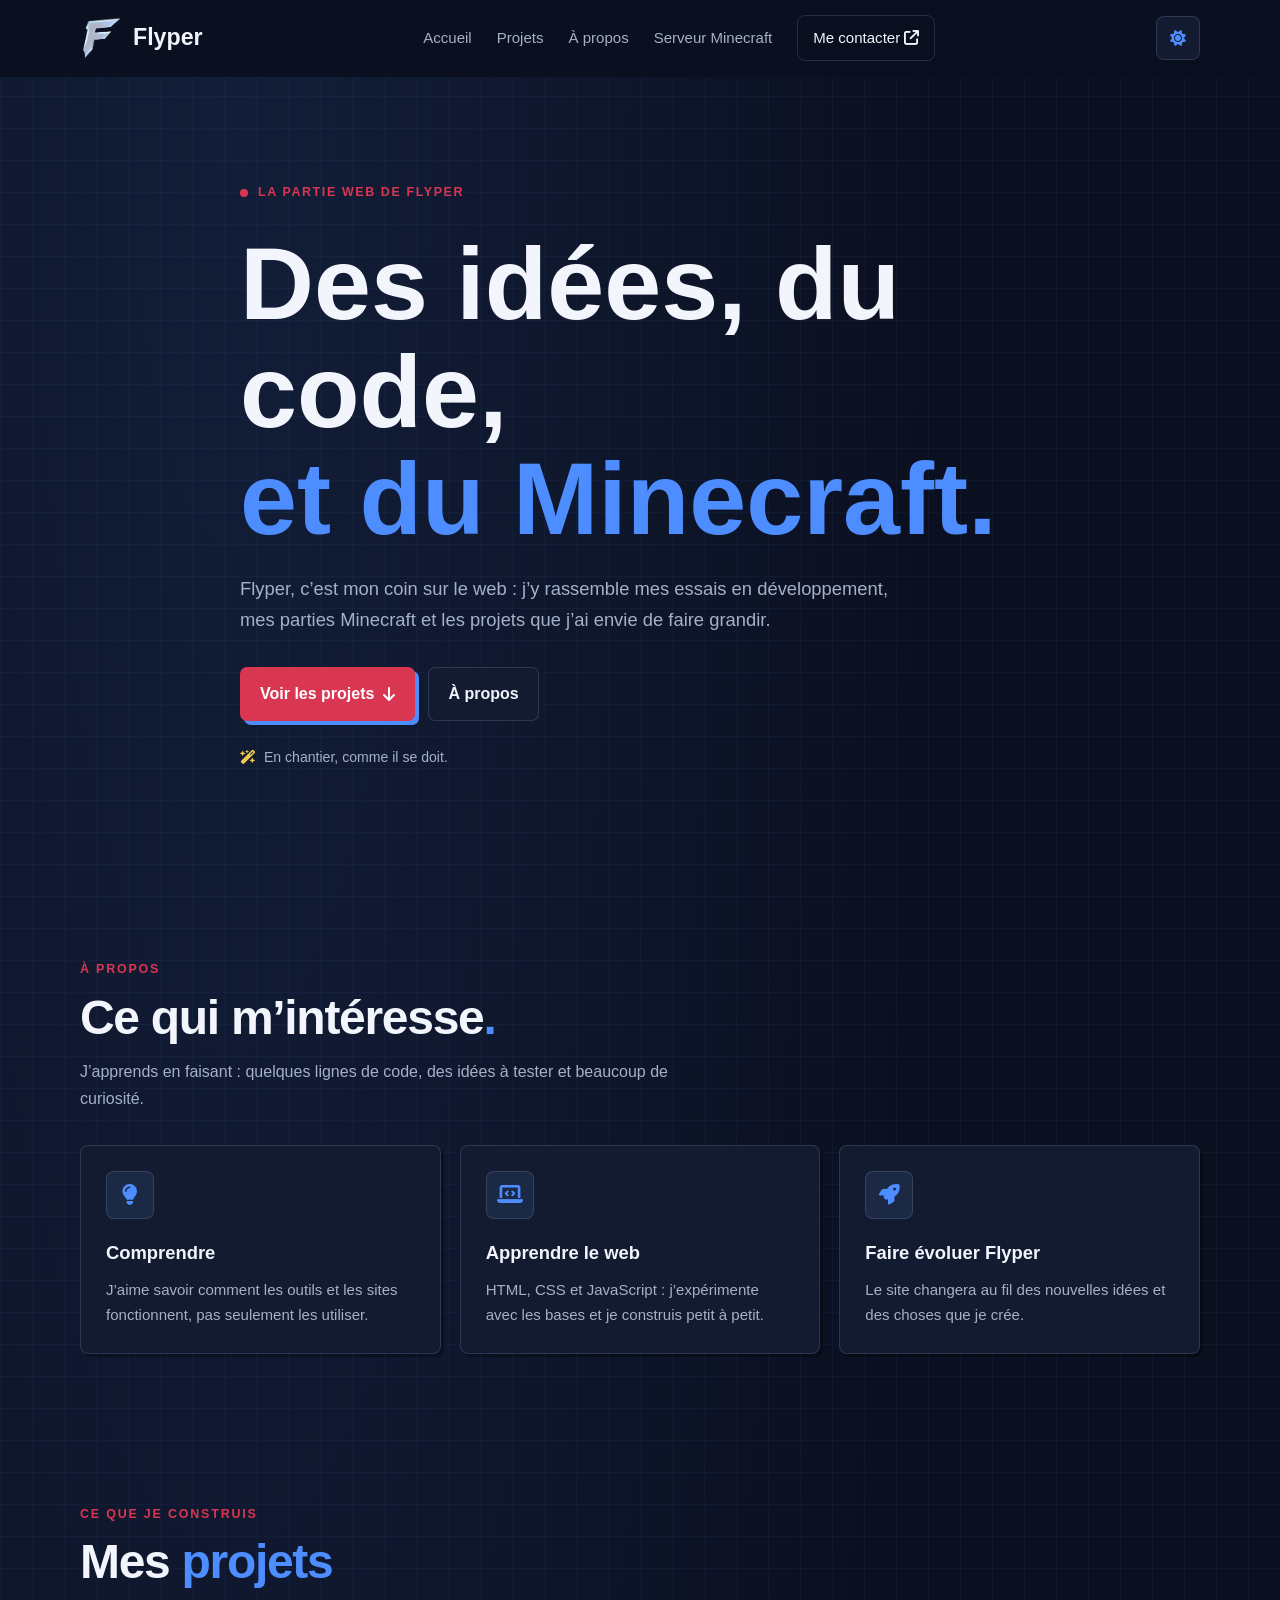
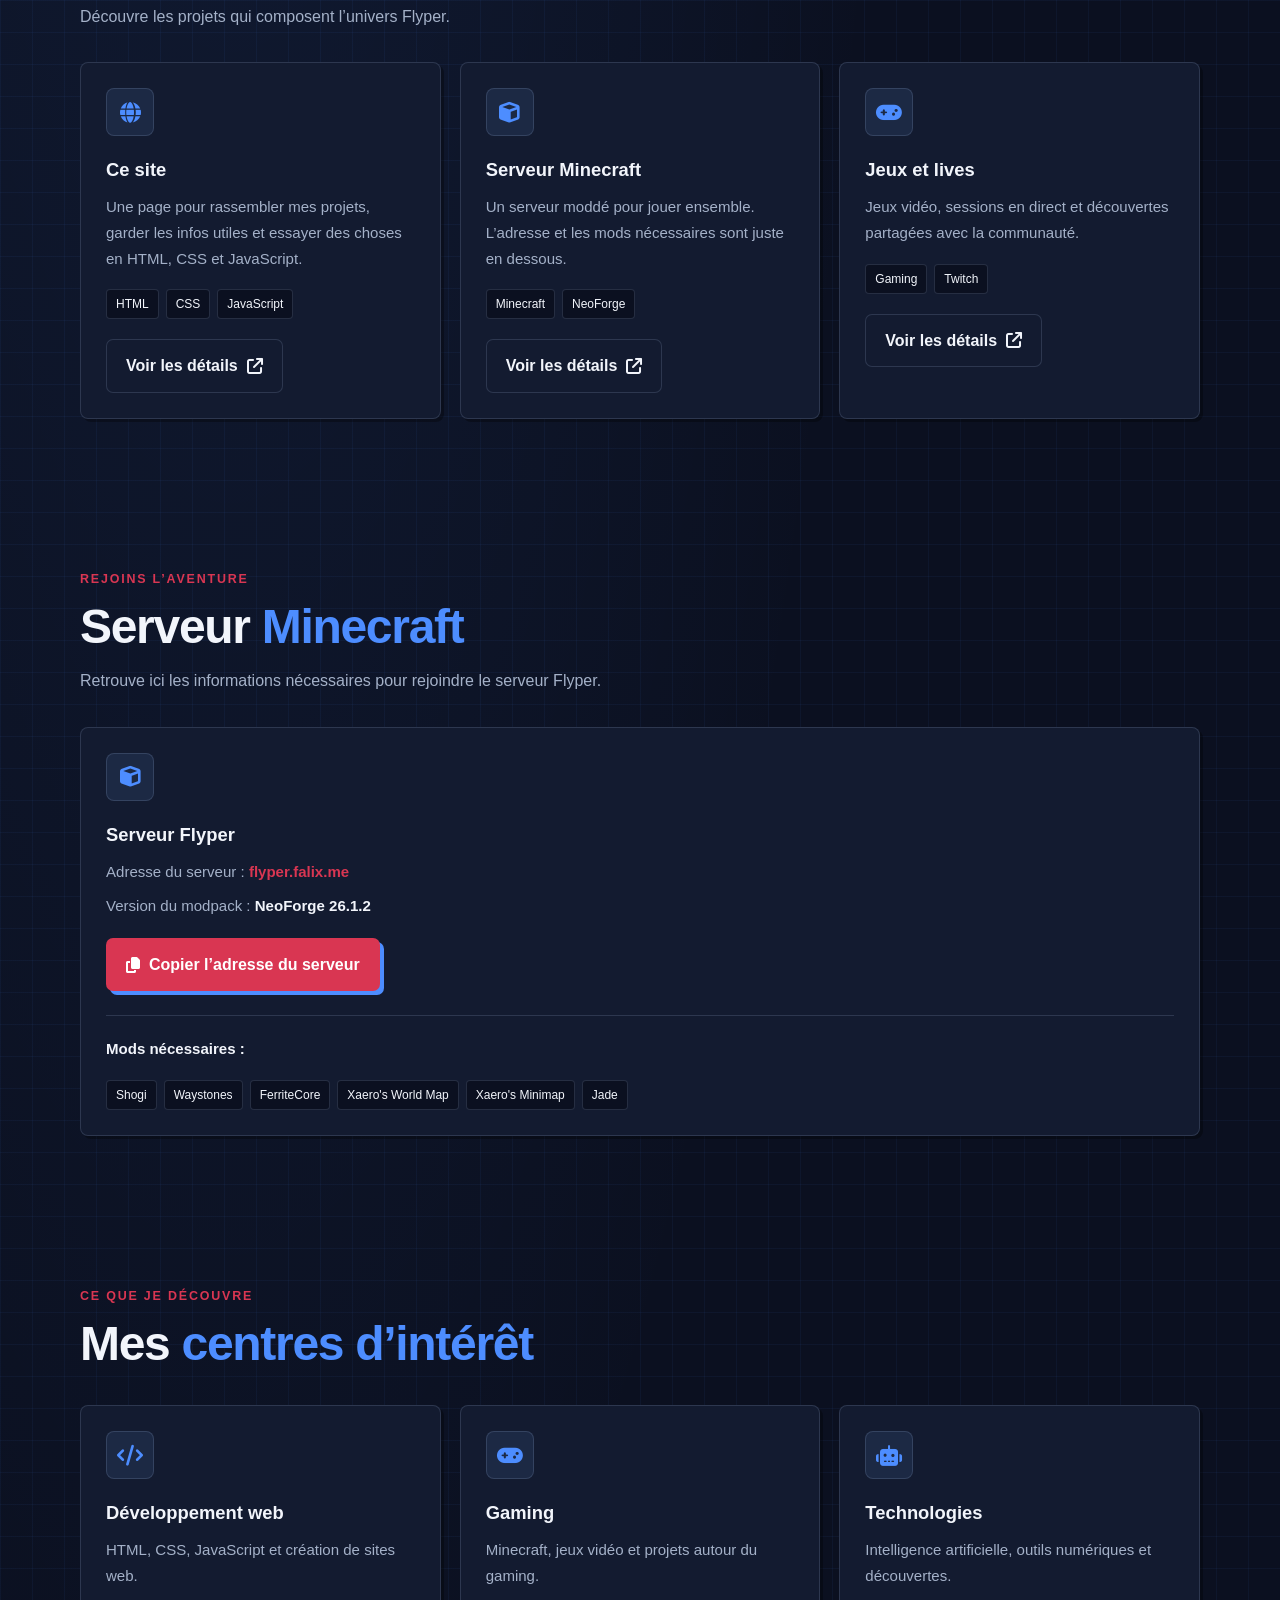
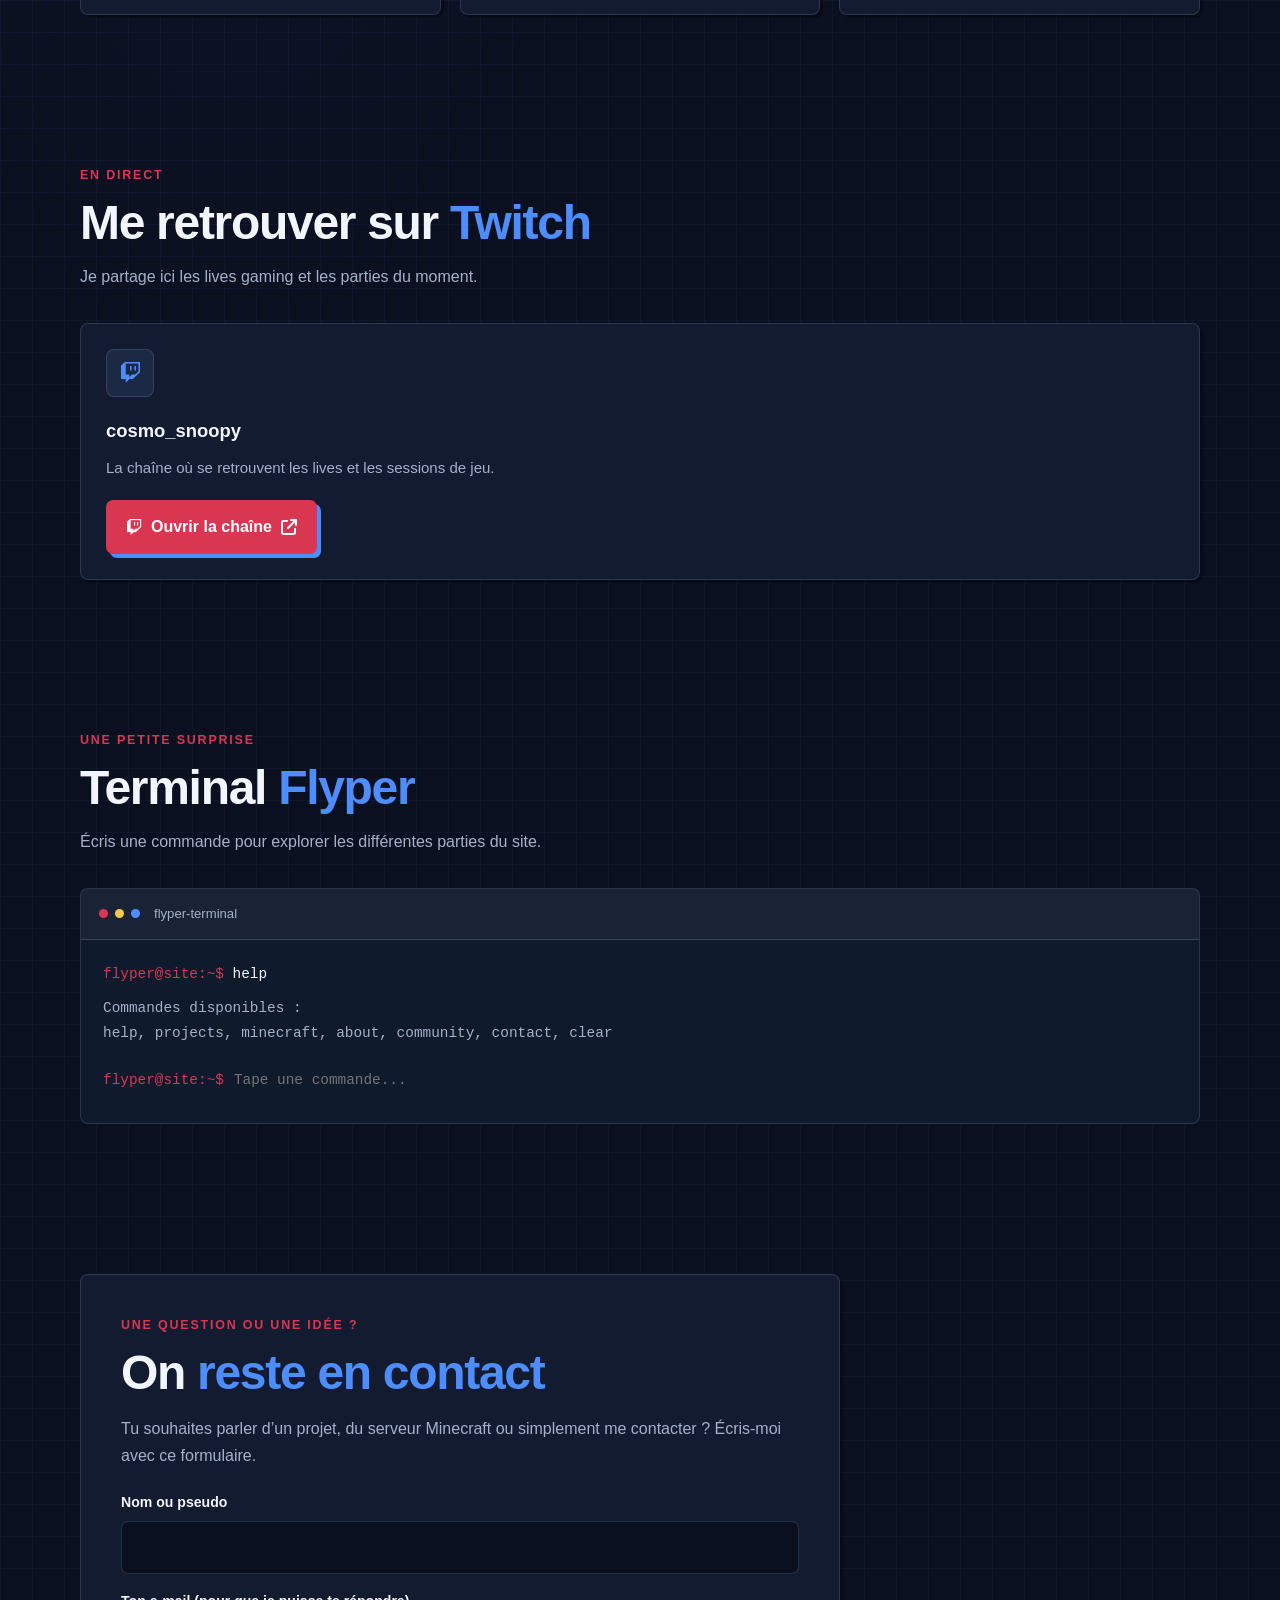
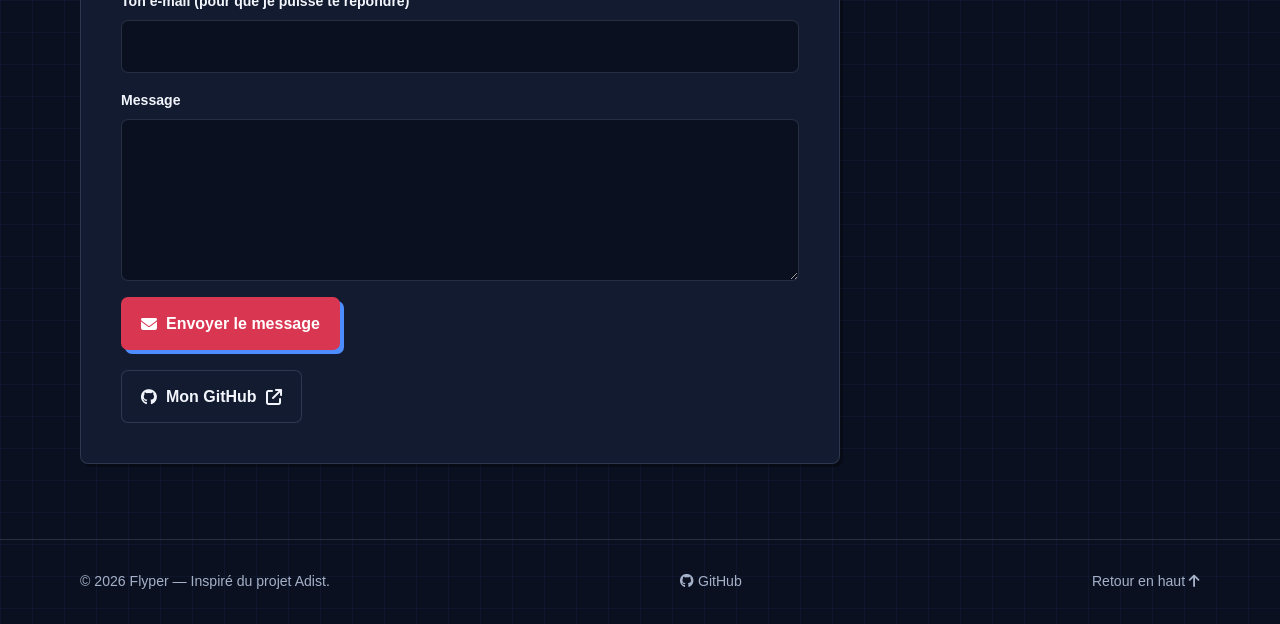
==== commit aa9ddb36: "Add files via upload" ====
--- a/index.html
+++ b/index.html
@@ -60,7 +60,8 @@
         <div class="champ"><label for="contactMessage">Message</label><textarea id="contactMessage" name="message" rows="5" maxlength="2000" required></textarea></div>
         <div class="champ-piege" aria-hidden="true"><label for="contactSite">Ne pas remplir ce champ</label><input id="contactSite" name="site_web" type="text" tabindex="-1" autocomplete="off"></div>
         <div class="contact-actions"><button class="btn btn-primary" id="contactEnvoyer" type="submit"><i class="fa-solid fa-envelope" aria-hidden="true"></i> Envoyer le message</button><span class="contact-statut" id="contactStatut" role="status" aria-live="polite"></span></div>
-      </form></div></div></section>
+      </form>
+      <div style="margin-top:20px"><a class="btn btn-secondaire" href="https://github.com/projetsflyper" target="_blank" rel="noopener noreferrer"><i class="fa-brands fa-github" aria-hidden="true"></i> Mon GitHub <i class="fa-solid fa-arrow-up-right-from-square" aria-hidden="true"></i></a></div></div></div></section>
   </main>
   <dialog class="dialogue-projet" id="webDialog" aria-labelledby="webDialogTitle">
     <div class="dialogue-contenu">
@@ -107,7 +108,7 @@
     </div>
   </dialog>
 
-  <footer><div class="conteneur pied-contenu"><p>© <span id="annee"></span> Flyper — Inspiré du projet Adist.</p><a href="#accueil">Retour en haut <i class="fa-solid fa-arrow-up" aria-hidden="true"></i></a></div></footer>
+  <footer><div class="conteneur pied-contenu"><p>© <span id="annee"></span> Flyper — Inspiré du projet Adist.</p><a href="https://github.com/projetsflyper" target="_blank" rel="noopener noreferrer"><i class="fa-brands fa-github" aria-hidden="true"></i> GitHub</a><a href="#accueil">Retour en haut <i class="fa-solid fa-arrow-up" aria-hidden="true"></i></a></div></footer>
   <div class="notification" id="notification" role="status" aria-live="polite"></div>
   <script src="script.js" defer></script>
 </body>
